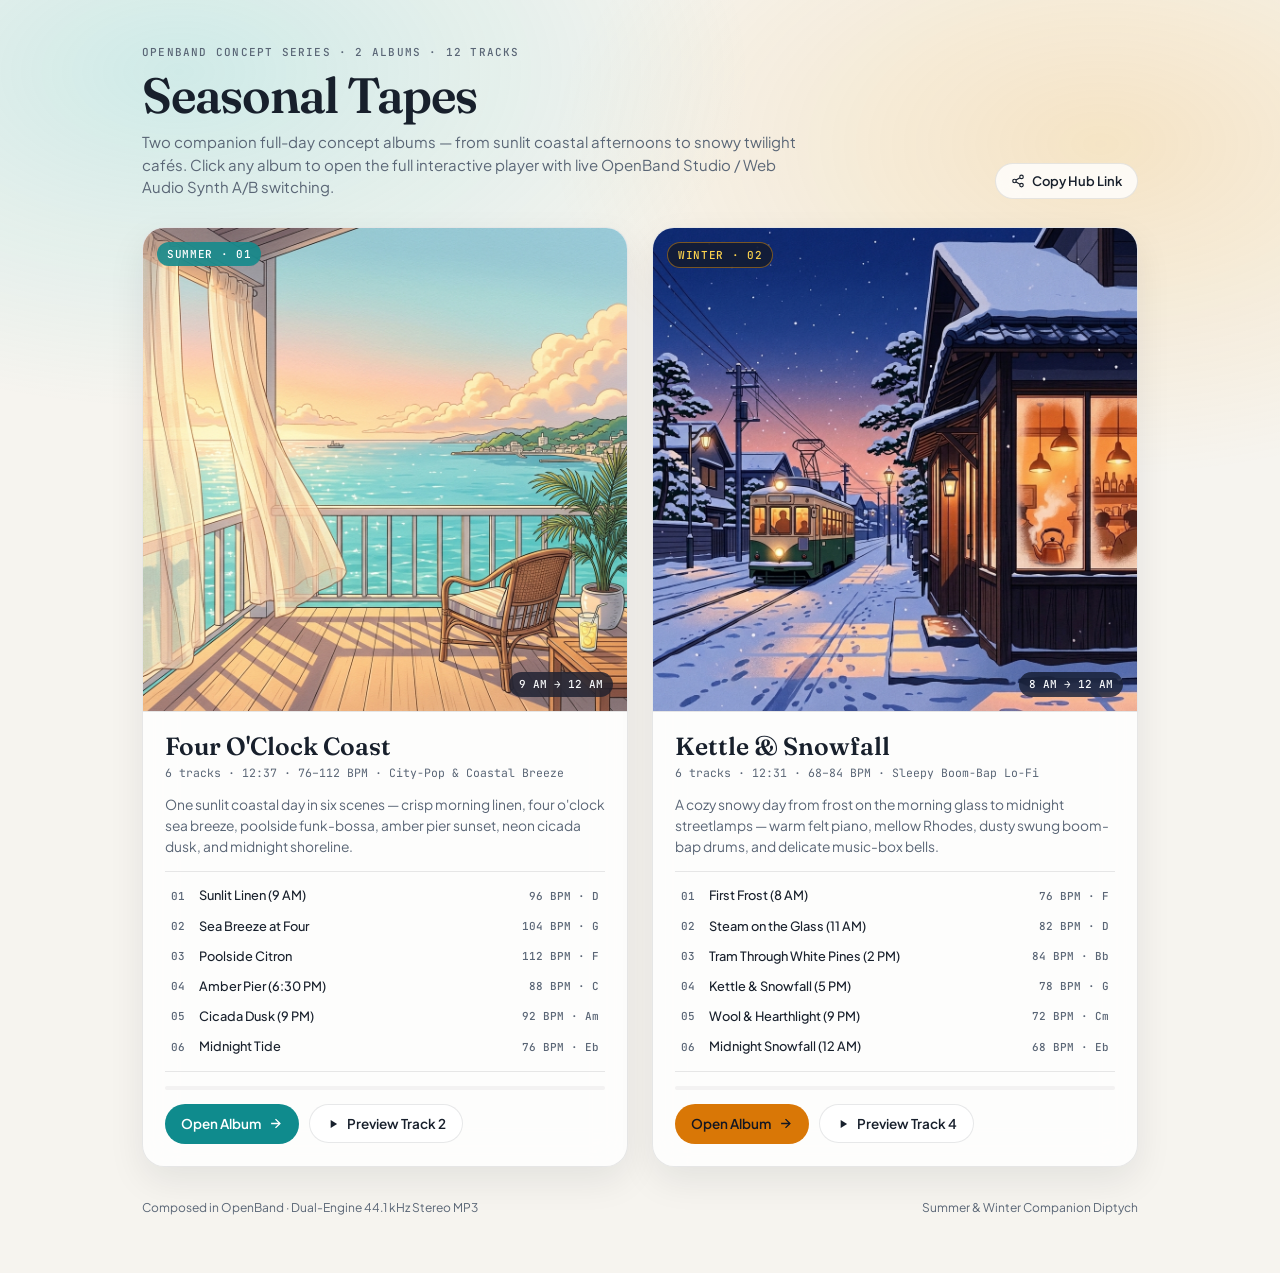
==== index.html @ caa7ddee "Initial release: Seasonal Tapes album hub (Summer & Winter diptych)" ====
<!DOCTYPE html>
<html lang="en" data-mood="neutral">
<head>
  <meta charset="UTF-8" />
  <meta name="viewport" content="width=device-width, initial-scale=1.0" />
  <title>Seasonal Tapes — OpenBand Concept Albums</title>
  <meta name="description" content="Two full-day seasonal concept albums composed in OpenBand: Four O'Clock Coast (Summer) and Kettle & Snowfall (Winter), each with live OpenBand Studio & Web Audio Synth A/B comparison." />
  <meta property="og:title" content="Seasonal Tapes — Summer & Winter Concept Albums" />
  <meta property="og:description" content="Explore Four O'Clock Coast (Summer) and Kettle & Snowfall (Winter) — 12 tracks across two full-day arcs." />
  <meta property="og:image" content="covers/kettle-and-snowfall.jpg" />
  <meta property="og:type" content="website" />
  <link rel="preconnect" href="https://fonts.googleapis.com" />
  <link rel="preconnect" href="https://fonts.gstatic.com" crossorigin />
  <link href="https://fonts.googleapis.com/css2?family=Fraunces:opsz,wght@9..144,500;9..144,600&family=JetBrains+Mono:wght@400;500&family=Plus+Jakarta+Sans:wght@400;500;600;700&display=swap" rel="stylesheet" />
  <link rel="stylesheet" href="styles.css" />
</head>
<body>
  <div class="ambient-wash" aria-hidden="true"></div>

  <main class="shell">
    <header class="hub-header">
      <div class="header-copy">
        <p class="eyebrow">OPENBAND CONCEPT SERIES · 2 ALBUMS · 12 TRACKS</p>
        <h1 class="hub-title">Seasonal Tapes</h1>
        <p class="hub-sub">
          Two companion full-day concept albums — from sunlit coastal afternoons to snowy twilight cafés.
          Click any album to open the full interactive player with live OpenBand Studio / Web Audio Synth A/B switching.
        </p>
      </div>
      <div class="header-actions">
        <button id="shareHubBtn" type="button" class="pill-btn">
          <svg viewBox="0 0 24 24" fill="none" stroke="currentColor" stroke-width="2" width="14" height="14">
            <circle cx="18" cy="5" r="3"/><circle cx="6" cy="12" r="3"/><circle cx="18" cy="19" r="3"/>
            <line x1="8.59" y1="13.51" x2="15.42" y2="17.49"/><line x1="15.41" y1="6.51" x2="8.59" y2="10.49"/>
          </svg>
          <span id="shareHubLabel">Copy Hub Link</span>
        </button>
      </div>
    </header>

    <section class="album-grid" aria-label="Albums">
      <!-- ALBUM 01: SUMMER -->
      <article class="album-card" data-album="summer" data-preview="/four-oclock-coast/audio/02_Sea_Breeze_at_Four.mp3" data-preview-title="Sea Breeze at Four">
        <a href="/four-oclock-coast/" class="cover-link" aria-label="Open Four O'Clock Coast album">
          <div class="cover-frame">
            <img src="covers/four-oclock-coast.jpg" alt="Four O'Clock Coast summer album cover" class="cover-img" />
            <span class="season-pill summer-pill">SUMMER · 01</span>
            <span class="arc-pill">9 AM → 12 AM</span>
          </div>
        </a>

        <div class="card-body">
          <div class="card-head">
            <div>
              <h2 class="card-title"><a href="/four-oclock-coast/">Four O'Clock Coast</a></h2>
              <p class="card-meta">6 tracks · 12:37 · 76–112 BPM · City-Pop &amp; Coastal Breeze</p>
            </div>
          </div>

          <p class="card-desc">
            One sunlit coastal day in six scenes — crisp morning linen, four o'clock sea breeze, poolside funk-bossa, amber pier sunset, neon cicada dusk, and midnight shoreline.
          </p>

          <ol class="mini-tracks">
            <li><a href="/four-oclock-coast/#track=1"><span>01</span> Sunlit Linen (9 AM)<em>96 BPM · D</em></a></li>
            <li><a href="/four-oclock-coast/#track=2"><span>02</span> Sea Breeze at Four<em>104 BPM · G</em></a></li>
            <li><a href="/four-oclock-coast/#track=3"><span>03</span> Poolside Citron<em>112 BPM · F</em></a></li>
            <li><a href="/four-oclock-coast/#track=4"><span>04</span> Amber Pier (6:30 PM)<em>88 BPM · C</em></a></li>
            <li><a href="/four-oclock-coast/#track=5"><span>05</span> Cicada Dusk (9 PM)<em>92 BPM · Am</em></a></li>
            <li><a href="/four-oclock-coast/#track=6"><span>06</span> Midnight Tide<em>76 BPM · Eb</em></a></li>
          </ol>

          <div class="preview-strip">
            <div class="preview-bar"><div class="preview-fill"></div></div>
          </div>

          <div class="card-actions">
            <a href="/four-oclock-coast/" class="btn-open summer-btn">
              <span>Open Album</span>
              <svg viewBox="0 0 24 24" fill="none" stroke="currentColor" stroke-width="2.2" width="15" height="15">
                <line x1="5" y1="12" x2="19" y2="12"/><polyline points="12 5 19 12 12 19"/>
              </svg>
            </a>
            <button type="button" class="btn-preview" aria-label="Preview Sea Breeze at Four">
              <svg class="ic-play" viewBox="0 0 24 24" fill="currentColor" width="14" height="14"><path d="M8 5v14l11-7z"/></svg>
              <svg class="ic-pause hidden" viewBox="0 0 24 24" fill="currentColor" width="14" height="14"><path d="M6 5h4v14H6zm8 0h4v14h-4z"/></svg>
              <span class="preview-label">Preview Track 2</span>
            </button>
          </div>
        </div>
      </article>

      <!-- ALBUM 02: WINTER -->
      <article class="album-card" data-album="winter" data-preview="/kettle-and-snowfall/audio/04_Kettle_and_Snowfall_5PM.mp3" data-preview-title="Kettle & Snowfall (5 PM)">
        <a href="/kettle-and-snowfall/" class="cover-link" aria-label="Open Kettle & Snowfall album">
          <div class="cover-frame">
            <img src="covers/kettle-and-snowfall.jpg" alt="Kettle & Snowfall winter album cover" class="cover-img" />
            <span class="season-pill winter-pill">WINTER · 02</span>
            <span class="arc-pill">8 AM → 12 AM</span>
          </div>
        </a>

        <div class="card-body">
          <div class="card-head">
            <div>
              <h2 class="card-title"><a href="/kettle-and-snowfall/">Kettle &amp; Snowfall</a></h2>
              <p class="card-meta">6 tracks · 12:31 · 68–84 BPM · Sleepy Boom-Bap Lo-Fi</p>
            </div>
          </div>

          <p class="card-desc">
            A cozy snowy day from frost on the morning glass to midnight streetlamps — warm felt piano, mellow Rhodes, dusty swung boom-bap drums, and delicate music-box bells.
          </p>

          <ol class="mini-tracks">
            <li><a href="/kettle-and-snowfall/#track=1"><span>01</span> First Frost (8 AM)<em>76 BPM · F</em></a></li>
            <li><a href="/kettle-and-snowfall/#track=2"><span>02</span> Steam on the Glass (11 AM)<em>82 BPM · D</em></a></li>
            <li><a href="/kettle-and-snowfall/#track=3"><span>03</span> Tram Through White Pines (2 PM)<em>84 BPM · Bb</em></a></li>
            <li><a href="/kettle-and-snowfall/#track=4"><span>04</span> Kettle &amp; Snowfall (5 PM)<em>78 BPM · G</em></a></li>
            <li><a href="/kettle-and-snowfall/#track=5"><span>05</span> Wool &amp; Hearthlight (9 PM)<em>72 BPM · Cm</em></a></li>
            <li><a href="/kettle-and-snowfall/#track=6"><span>06</span> Midnight Snowfall (12 AM)<em>68 BPM · Eb</em></a></li>
          </ol>

          <div class="preview-strip">
            <div class="preview-bar"><div class="preview-fill"></div></div>
          </div>

          <div class="card-actions">
            <a href="/kettle-and-snowfall/" class="btn-open winter-btn">
              <span>Open Album</span>
              <svg viewBox="0 0 24 24" fill="none" stroke="currentColor" stroke-width="2.2" width="15" height="15">
                <line x1="5" y1="12" x2="19" y2="12"/><polyline points="12 5 19 12 12 19"/>
              </svg>
            </a>
            <button type="button" class="btn-preview" aria-label="Preview Kettle & Snowfall (5 PM)">
              <svg class="ic-play" viewBox="0 0 24 24" fill="currentColor" width="14" height="14"><path d="M8 5v14l11-7z"/></svg>
              <svg class="ic-pause hidden" viewBox="0 0 24 24" fill="currentColor" width="14" height="14"><path d="M6 5h4v14H6zm8 0h4v14h-4z"/></svg>
              <span class="preview-label">Preview Track 4</span>
            </button>
          </div>
        </div>
      </article>
    </section>

    <footer class="hub-footer">
      <span>Composed in OpenBand · Dual-Engine 44.1 kHz Stereo MP3</span>
      <span>Summer &amp; Winter Companion Diptych</span>
    </footer>
  </main>

  <audio id="previewAudio" preload="none"></audio>
  <script src="app.js"></script>
</body>
</html>
---- styles.css ----
:root {
  --bg: #f6f4ef;
  --surface: rgba(255, 255, 255, 0.80);
  --surface-strong: rgba(255, 255, 255, 0.94);
  --border: rgba(24, 32, 44, 0.10);
  --text: #18202c;
  --muted: #5a6676;
  --accent: #0f8b8d;
  --wash-1: rgba(72, 202, 208, 0.22);
  --wash-2: rgba(245, 158, 11, 0.18);
  --summer: #0f8b8d;
  --winter: #d97706;
}

html[data-mood="summer"] {
  --bg: #faf6ef;
  --wash-1: rgba(56, 189, 248, 0.26);
  --wash-2: rgba(251, 191, 36, 0.26);
}

html[data-mood="winter"] {
  --bg: #12192b;
  --surface: rgba(22, 31, 52, 0.82);
  --surface-strong: rgba(30, 42, 70, 0.94);
  --border: rgba(226, 232, 240, 0.13);
  --text: #f1f5f9;
  --muted: #9aaac7;
  --wash-1: rgba(245, 158, 11, 0.22);
  --wash-2: rgba(96, 165, 250, 0.26);
  --winter: #f59e0b;
}

* { box-sizing: border-box; }

body {
  margin: 0;
  min-height: 100vh;
  background: var(--bg);
  color: var(--text);
  font-family: 'Plus Jakarta Sans', -apple-system, BlinkMacSystemFont, 'Segoe UI', sans-serif;
  line-height: 1.5;
  -webkit-font-smoothing: antialiased;
  transition: background-color 0.55s ease, color 0.45s ease;
}

.ambient-wash {
  position: fixed;
  inset: 0;
  pointer-events: none;
  z-index: 0;
  background:
    radial-gradient(62% 52% at 14% 8%, var(--wash-1), transparent 72%),
    radial-gradient(58% 50% at 86% 16%, var(--wash-2), transparent 74%);
  transition: background 0.6s ease;
}

.shell {
  position: relative;
  z-index: 1;
  max-width: 1040px;
  margin: 0 auto;
  padding: 44px 22px 56px;
  display: flex;
  flex-direction: column;
  gap: 28px;
}

.hidden { display: none !important; }

/* Header */
.hub-header {
  display: flex;
  align-items: flex-end;
  justify-content: space-between;
  gap: 20px;
  flex-wrap: wrap;
}

.eyebrow {
  margin: 0 0 8px;
  font-family: 'JetBrains Mono', monospace;
  font-size: 11px;
  letter-spacing: 0.11em;
  color: var(--muted);
  font-weight: 500;
}

.hub-title {
  margin: 0 0 10px;
  font-family: 'Fraunces', Georgia, serif;
  font-size: clamp(2.1rem, 4.5vw, 3.1rem);
  line-height: 1.06;
  letter-spacing: -0.025em;
  font-weight: 600;
}

.hub-sub {
  margin: 0;
  max-width: 60ch;
  color: var(--muted);
  font-size: 15px;
}

.pill-btn {
  display: inline-flex;
  align-items: center;
  gap: 7px;
  font-family: inherit;
  font-size: 13px;
  font-weight: 600;
  padding: 9px 15px;
  border-radius: 999px;
  border: 1px solid var(--border);
  background: var(--surface);
  color: var(--text);
  cursor: pointer;
  backdrop-filter: blur(12px);
  transition: border-color 0.2s ease, transform 0.12s ease;
}

.pill-btn:hover { border-color: var(--muted); }
.pill-btn:active { transform: scale(0.98); }

/* 2-Column Album Diptych */
.album-grid {
  display: grid;
  grid-template-columns: repeat(2, minmax(0, 1fr));
  gap: 24px;
}

.album-card {
  display: flex;
  flex-direction: column;
  background: var(--surface);
  border: 1px solid var(--border);
  border-radius: 22px;
  overflow: hidden;
  backdrop-filter: blur(16px);
  box-shadow: 0 14px 36px rgba(15, 23, 42, 0.08);
  transition: transform 0.24s ease, border-color 0.28s ease, background-color 0.45s ease, box-shadow 0.24s ease;
}

.album-card:hover {
  transform: translateY(-4px);
  box-shadow: 0 22px 48px rgba(15, 23, 42, 0.14);
}

.album-card[data-album="summer"]:hover,
.album-card[data-album="summer"].playing {
  border-color: rgba(15, 139, 141, 0.55);
}

.album-card[data-album="winter"]:hover,
.album-card[data-album="winter"].playing {
  border-color: rgba(245, 158, 11, 0.55);
}

.cover-link { display: block; text-decoration: none; }

.cover-frame {
  position: relative;
  aspect-ratio: 1 / 1;
  overflow: hidden;
  border-bottom: 1px solid var(--border);
}

.cover-img {
  width: 100%;
  height: 100%;
  object-fit: cover;
  display: block;
  transition: transform 0.55s cubic-bezier(0.22, 1, 0.36, 1);
}

.album-card:hover .cover-img {
  transform: scale(1.035);
}

.season-pill, .arc-pill {
  position: absolute;
  font-family: 'JetBrains Mono', monospace;
  font-size: 11px;
  font-weight: 500;
  padding: 4px 10px;
  border-radius: 999px;
  backdrop-filter: blur(10px);
}

.season-pill {
  top: 14px;
  left: 14px;
  letter-spacing: 0.06em;
  color: #ffffff;
}

.summer-pill { background: rgba(15, 139, 141, 0.86); }
.winter-pill { background: rgba(20, 27, 46, 0.84); border: 1px solid rgba(245, 158, 11, 0.45); color: #fcd34d; }

.arc-pill {
  bottom: 14px;
  right: 14px;
  background: rgba(15, 23, 42, 0.72);
  color: #f8fafc;
}

.card-body {
  padding: 20px 22px 22px;
  display: flex;
  flex-direction: column;
  gap: 14px;
  flex: 1;
}

.card-title {
  margin: 0 0 4px;
  font-family: 'Fraunces', Georgia, serif;
  font-size: 1.55rem;
  line-height: 1.15;
  font-weight: 600;
}

.card-title a {
  color: inherit;
  text-decoration: none;
}

.card-title a:hover { text-decoration: underline; text-underline-offset: 4px; }

.card-meta {
  margin: 0;
  font-family: 'JetBrains Mono', monospace;
  font-size: 11.5px;
  color: var(--muted);
}

.card-desc {
  margin: 0;
  font-size: 13.8px;
  color: var(--muted);
}

/* Mini clickable tracklist */
.mini-tracks {
  list-style: none;
  margin: 0;
  padding: 10px 0;
  border-top: 1px solid var(--border);
  border-bottom: 1px solid var(--border);
  display: flex;
  flex-direction: column;
  gap: 3px;
}

.mini-tracks li a {
  display: flex;
  align-items: center;
  gap: 8px;
  padding: 4px 6px;
  border-radius: 7px;
  color: var(--text);
  text-decoration: none;
  font-size: 12.8px;
  font-weight: 500;
  transition: background-color 0.14s ease;
}

.mini-tracks li a:hover {
  background: var(--surface-strong);
}

.mini-tracks li a span {
  font-family: 'JetBrains Mono', monospace;
  font-size: 11px;
  color: var(--muted);
  width: 20px;
  flex-shrink: 0;
}

.mini-tracks li a em {
  margin-left: auto;
  font-style: normal;
  font-family: 'JetBrains Mono', monospace;
  font-size: 11px;
  color: var(--muted);
  white-space: nowrap;
}

/* Preview progress bar */
.preview-strip {
  height: 4px;
  display: flex;
  align-items: center;
}

.preview-bar {
  width: 100%;
  height: 4px;
  border-radius: 999px;
  background: var(--border);
  overflow: hidden;
  opacity: 0.45;
  transition: opacity 0.2s ease;
}

.album-card.playing .preview-bar { opacity: 1; }

.preview-fill {
  width: 0%;
  height: 100%;
  border-radius: 999px;
  transition: width 0.12s linear;
}

.album-card[data-album="summer"] .preview-fill { background: var(--summer); }
.album-card[data-album="winter"] .preview-fill { background: var(--winter); }

/* Actions */
.card-actions {
  margin-top: auto;
  display: flex;
  align-items: center;
  gap: 10px;
  flex-wrap: wrap;
}

.btn-open, .btn-preview {
  display: inline-flex;
  align-items: center;
  justify-content: center;
  gap: 7px;
  font-family: inherit;
  font-size: 13.5px;
  font-weight: 600;
  padding: 10px 16px;
  border-radius: 999px;
  cursor: pointer;
  text-decoration: none;
  transition: opacity 0.15s ease, transform 0.12s ease, border-color 0.2s ease, background-color 0.2s ease;
}

.btn-open {
  border: none;
  color: #ffffff;
}

.summer-btn { background: var(--summer); }
.winter-btn { background: var(--winter); color: #141722; }
.btn-open:hover { opacity: 0.92; }
.btn-open:active { transform: scale(0.98); }

.btn-preview {
  border: 1px solid var(--border);
  background: var(--surface-strong);
  color: var(--text);
}

.btn-preview:hover { border-color: var(--muted); }

/* Footer */
.hub-footer {
  display: flex;
  justify-content: space-between;
  flex-wrap: wrap;
  gap: 8px;
  font-size: 12px;
  color: var(--muted);
  padding-top: 4px;
}

@media (max-width: 780px) {
  .album-grid { grid-template-columns: 1fr; }
  .shell { padding: 28px 16px 44px; }
}
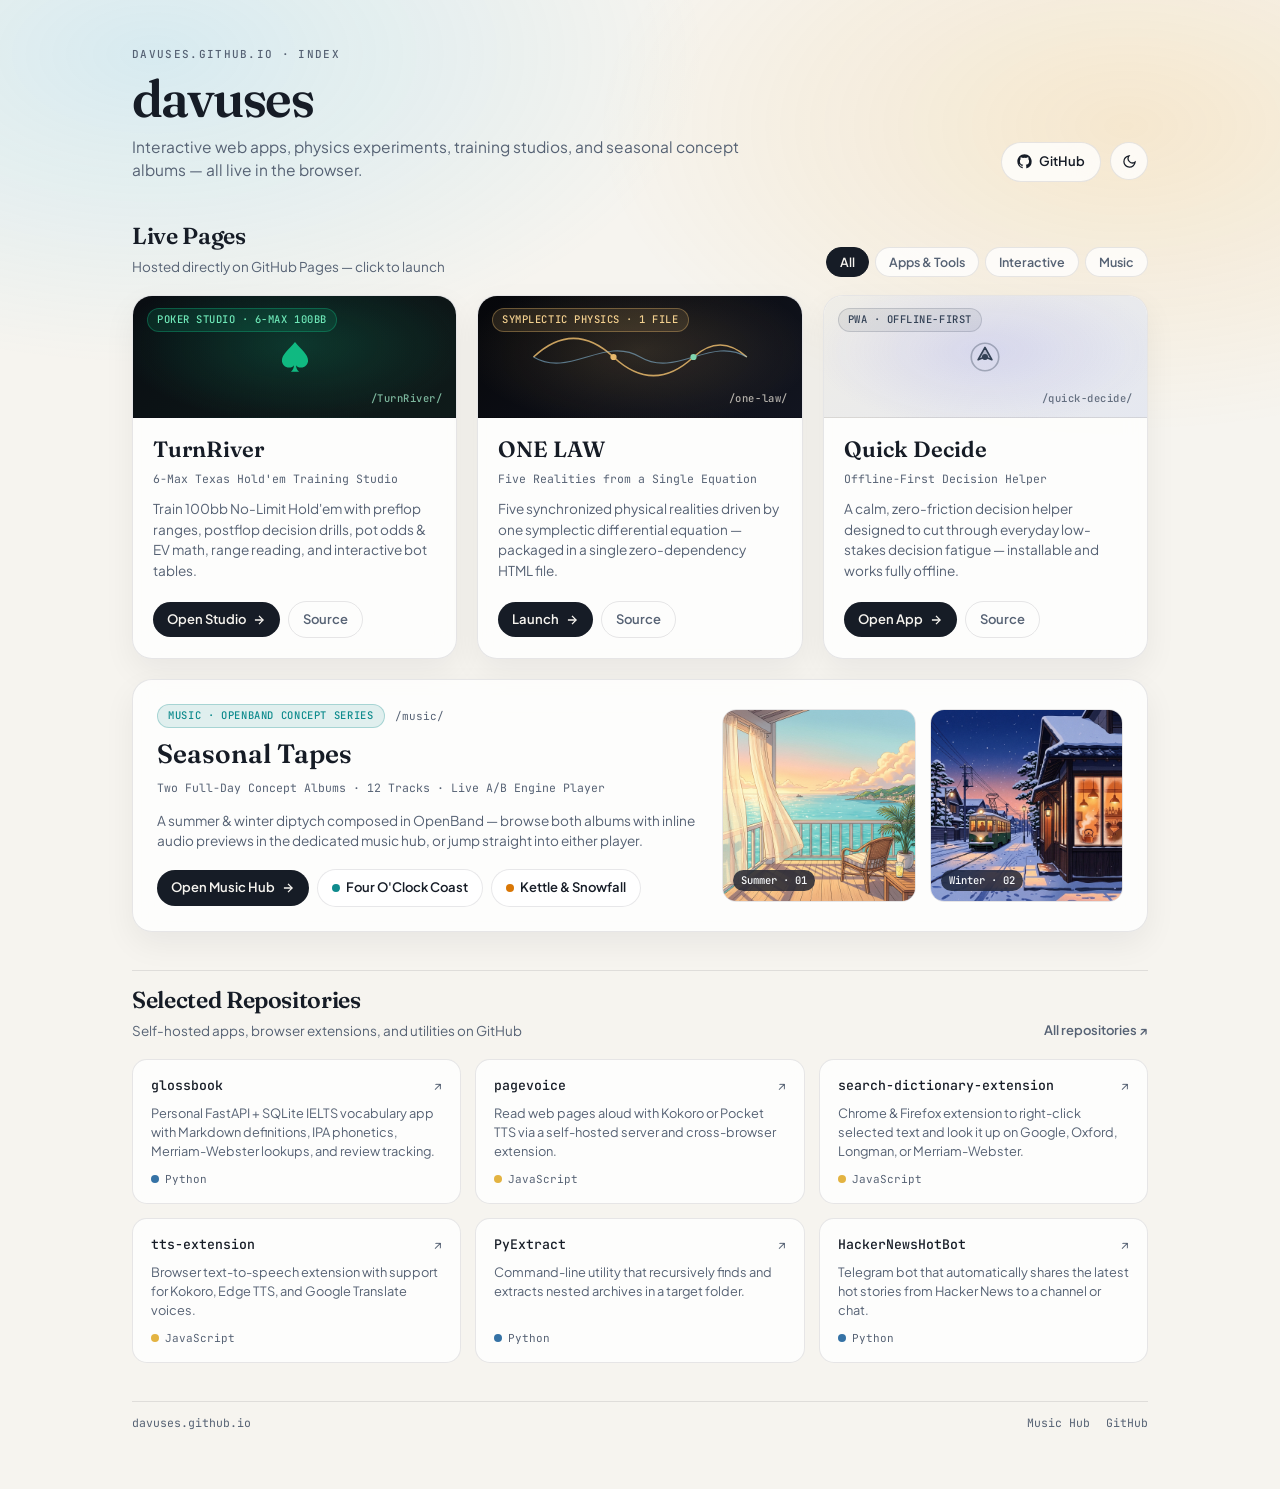
==== commit 1ebf70f4: "Turn root into personal GitHub Pages portal and move Seasonal Tapes to /music/" ====
--- a/index.html
+++ b/index.html
@@ -1,154 +1,315 @@
 <!DOCTYPE html>
-<html lang="en" data-mood="neutral">
+<html lang="en">
 <head>
   <meta charset="UTF-8" />
   <meta name="viewport" content="width=device-width, initial-scale=1.0" />
-  <title>Seasonal Tapes — OpenBand Concept Albums</title>
-  <meta name="description" content="Two full-day seasonal concept albums composed in OpenBand: Four O'Clock Coast (Summer) and Kettle & Snowfall (Winter), each with live OpenBand Studio & Web Audio Synth A/B comparison." />
-  <meta property="og:title" content="Seasonal Tapes — Summer & Winter Concept Albums" />
-  <meta property="og:description" content="Explore Four O'Clock Coast (Summer) and Kettle & Snowfall (Winter) — 12 tracks across two full-day arcs." />
-  <meta property="og:image" content="covers/kettle-and-snowfall.jpg" />
+  <title>davuses — Web Apps, Experiments &amp; Music</title>
+  <meta name="description" content="Entry point for davuses GitHub Pages: TurnRiver poker training studio, ONE LAW interactive simulation, Quick Decide offline utility, Seasonal Tapes concept albums, and open-source tools." />
+  <meta property="og:title" content="davuses — Web Apps, Experiments &amp; Music" />
+  <meta property="og:description" content="Interactive web apps, physics simulations, training studios, and seasonal concept albums — all live on davuses.github.io." />
+  <meta property="og:image" content="https://davuses.github.io/covers/four-oclock-coast.jpg" />
   <meta property="og:type" content="website" />
+  <link rel="icon" type="image/svg+xml" href="data:image/svg+xml,%3Csvg xmlns='http://www.w3.org/2000/svg' viewBox='0 0 64 64'%3E%3Crect width='64' height='64' rx='16' fill='%23161c26'/%3E%3Ctext x='32' y='43' text-anchor='middle' font-family='Georgia,serif' font-size='34' font-weight='600' fill='%23f6f4ef'%3Ed%3C/text%3E%3C/svg%3E" />
   <link rel="preconnect" href="https://fonts.googleapis.com" />
   <link rel="preconnect" href="https://fonts.gstatic.com" crossorigin />
   <link href="https://fonts.googleapis.com/css2?family=Fraunces:opsz,wght@9..144,500;9..144,600&family=JetBrains+Mono:wght@400;500&family=Plus+Jakarta+Sans:wght@400;500;600;700&display=swap" rel="stylesheet" />
+  <script>
+    (function () {
+      var saved = localStorage.getItem('davuses-theme');
+      var prefersDark = window.matchMedia && window.matchMedia('(prefers-color-scheme: dark)').matches;
+      if (saved === 'dark' || (!saved && prefersDark)) {
+        document.documentElement.setAttribute('data-theme', 'dark');
+      }
+    })();
+  </script>
   <link rel="stylesheet" href="styles.css" />
 </head>
 <body>
   <div class="ambient-wash" aria-hidden="true"></div>
 
   <main class="shell">
-    <header class="hub-header">
+    <!-- Hero Header -->
+    <header class="site-header">
       <div class="header-copy">
-        <p class="eyebrow">OPENBAND CONCEPT SERIES · 2 ALBUMS · 12 TRACKS</p>
-        <h1 class="hub-title">Seasonal Tapes</h1>
-        <p class="hub-sub">
-          Two companion full-day concept albums — from sunlit coastal afternoons to snowy twilight cafés.
-          Click any album to open the full interactive player with live OpenBand Studio / Web Audio Synth A/B switching.
+        <p class="eyebrow">DAVUSES.GITHUB.IO · INDEX</p>
+        <h1 class="site-title">davuses</h1>
+        <p class="site-sub">
+          Interactive web apps, physics experiments, training studios, and seasonal concept albums — all live in the browser.
         </p>
       </div>
       <div class="header-actions">
-        <button id="shareHubBtn" type="button" class="pill-btn">
-          <svg viewBox="0 0 24 24" fill="none" stroke="currentColor" stroke-width="2" width="14" height="14">
-            <circle cx="18" cy="5" r="3"/><circle cx="6" cy="12" r="3"/><circle cx="18" cy="19" r="3"/>
-            <line x1="8.59" y1="13.51" x2="15.42" y2="17.49"/><line x1="15.41" y1="6.51" x2="8.59" y2="10.49"/>
+        <a href="https://github.com/davuses" class="pill-btn" target="_blank" rel="noopener noreferrer">
+          <svg viewBox="0 0 24 24" fill="currentColor" width="15" height="15" aria-hidden="true">
+            <path d="M12 .5C5.65.5.5 5.65.5 12c0 5.08 3.29 9.39 7.86 10.91.57.1.78-.25.78-.55 0-.27-.01-1.17-.02-2.12-3.2.7-3.88-1.36-3.88-1.36-.52-1.33-1.28-1.68-1.28-1.68-1.05-.72.08-.7.08-.7 1.16.08 1.77 1.19 1.77 1.19 1.03 1.77 2.7 1.26 3.36.96.1-.75.4-1.26.73-1.55-2.55-.29-5.24-1.28-5.24-5.68 0-1.25.45-2.28 1.18-3.08-.12-.29-.51-1.46.11-3.04 0 0 .97-.31 3.16 1.18a10.95 10.95 0 0 1 5.76 0c2.2-1.49 3.16-1.18 3.16-1.18.62 1.58.23 2.75.11 3.04.74.8 1.18 1.83 1.18 3.08 0 4.41-2.69 5.39-5.26 5.67.41.36.78 1.06.78 2.14 0 1.55-.01 2.8-.01 3.18 0 .31.21.66.79.55A11.51 11.51 0 0 0 23.5 12C23.5 5.65 18.35.5 12 .5Z"/>
           </svg>
-          <span id="shareHubLabel">Copy Hub Link</span>
+          <span>GitHub</span>
+        </a>
+        <button id="themeToggle" type="button" class="pill-btn icon-only" aria-label="Toggle dark mode" title="Toggle theme">
+          <svg class="ic-moon" viewBox="0 0 24 24" fill="none" stroke="currentColor" stroke-width="2" width="15" height="15" aria-hidden="true">
+            <path d="M21 12.79A9 9 0 1 1 11.21 3 7 7 0 0 0 21 12.79z"/>
+          </svg>
+          <svg class="ic-sun" viewBox="0 0 24 24" fill="none" stroke="currentColor" stroke-width="2" width="15" height="15" aria-hidden="true">
+            <circle cx="12" cy="12" r="4"/>
+            <path d="M12 2v2m0 16v2M4.93 4.93l1.41 1.41m11.32 11.32l1.41 1.41M2 12h2m16 0h2M6.34 17.66l-1.41 1.41M19.07 4.93l-1.41 1.41"/>
+          </svg>
         </button>
       </div>
     </header>
 
-    <section class="album-grid" aria-label="Albums">
-      <!-- ALBUM 01: SUMMER -->
-      <article class="album-card" data-album="summer" data-preview="/four-oclock-coast/audio/02_Sea_Breeze_at_Four.mp3" data-preview-title="Sea Breeze at Four">
-        <a href="/four-oclock-coast/" class="cover-link" aria-label="Open Four O'Clock Coast album">
-          <div class="cover-frame">
-            <img src="covers/four-oclock-coast.jpg" alt="Four O'Clock Coast summer album cover" class="cover-img" />
-            <span class="season-pill summer-pill">SUMMER · 01</span>
-            <span class="arc-pill">9 AM → 12 AM</span>
-          </div>
-        </a>
-
-        <div class="card-body">
-          <div class="card-head">
-            <div>
-              <h2 class="card-title"><a href="/four-oclock-coast/">Four O'Clock Coast</a></h2>
-              <p class="card-meta">6 tracks · 12:37 · 76–112 BPM · City-Pop &amp; Coastal Breeze</p>
-            </div>
-          </div>
-
-          <p class="card-desc">
-            One sunlit coastal day in six scenes — crisp morning linen, four o'clock sea breeze, poolside funk-bossa, amber pier sunset, neon cicada dusk, and midnight shoreline.
-          </p>
-
-          <ol class="mini-tracks">
-            <li><a href="/four-oclock-coast/#track=1"><span>01</span> Sunlit Linen (9 AM)<em>96 BPM · D</em></a></li>
-            <li><a href="/four-oclock-coast/#track=2"><span>02</span> Sea Breeze at Four<em>104 BPM · G</em></a></li>
-            <li><a href="/four-oclock-coast/#track=3"><span>03</span> Poolside Citron<em>112 BPM · F</em></a></li>
-            <li><a href="/four-oclock-coast/#track=4"><span>04</span> Amber Pier (6:30 PM)<em>88 BPM · C</em></a></li>
-            <li><a href="/four-oclock-coast/#track=5"><span>05</span> Cicada Dusk (9 PM)<em>92 BPM · Am</em></a></li>
-            <li><a href="/four-oclock-coast/#track=6"><span>06</span> Midnight Tide<em>76 BPM · Eb</em></a></li>
-          </ol>
-
-          <div class="preview-strip">
-            <div class="preview-bar"><div class="preview-fill"></div></div>
-          </div>
-
-          <div class="card-actions">
-            <a href="/four-oclock-coast/" class="btn-open summer-btn">
-              <span>Open Album</span>
-              <svg viewBox="0 0 24 24" fill="none" stroke="currentColor" stroke-width="2.2" width="15" height="15">
-                <line x1="5" y1="12" x2="19" y2="12"/><polyline points="12 5 19 12 12 19"/>
-              </svg>
+    <!-- Live GitHub Pages Section -->
+    <section class="section" aria-labelledby="pages-heading">
+      <div class="section-head">
+        <div>
+          <h2 id="pages-heading" class="section-title">Live Pages</h2>
+          <p class="section-sub">Hosted directly on GitHub Pages — click to launch</p>
+        </div>
+        <div class="filter-bar" role="tablist" aria-label="Filter live pages">
+          <button type="button" class="filter-pill active" data-filter="all" role="tab" aria-selected="true">All</button>
+          <button type="button" class="filter-pill" data-filter="apps" role="tab" aria-selected="false">Apps &amp; Tools</button>
+          <button type="button" class="filter-pill" data-filter="interactive" role="tab" aria-selected="false">Interactive</button>
+          <button type="button" class="filter-pill" data-filter="music" role="tab" aria-selected="false">Music</button>
+        </div>
+      </div>
+
+      <div class="pages-grid" id="pagesGrid">
+        <!-- TurnRiver -->
+        <article class="page-card" data-category="apps">
+          <a href="/TurnRiver/" class="card-banner banner-turnriver" aria-label="Open TurnRiver">
+            <span class="banner-tag">POKER STUDIO · 6-MAX 100BB</span>
+            <svg class="banner-mark" viewBox="0 0 64 64" width="44" height="44" aria-hidden="true">
+              <path d="M32 10C23 21 13 28 13 37c0 6 4.6 10.4 10.3 10.4 3.3 0 6-1.4 7.3-3.5-.3 3.9-1.7 7.1-4.6 9.6h12c-2.9-2.5-4.3-5.7-4.6-9.6 1.3 2.1 4 3.5 7.3 3.5 5.7 0 10.3-4.4 10.3-10.4 0-9-10-16-19-27z" fill="currentColor"/>
+            </svg>
+            <span class="banner-path">/TurnRiver/</span>
+          </a>
+          <div class="card-body">
+            <h3 class="card-title"><a href="/TurnRiver/">TurnRiver</a></h3>
+            <p class="card-subtitle">6-Max Texas Hold'em Training Studio</p>
+            <p class="card-desc">
+              Train 100bb No-Limit Hold'em with preflop ranges, postflop decision drills, pot odds &amp; EV math, range reading, and interactive bot tables.
+            </p>
+            <div class="card-actions">
+              <a href="/TurnRiver/" class="btn-primary">
+                <span>Open Studio</span>
+                <svg viewBox="0 0 24 24" fill="none" stroke="currentColor" stroke-width="2.2" width="14" height="14" aria-hidden="true">
+                  <line x1="5" y1="12" x2="19" y2="12"/><polyline points="12 5 19 12 12 19"/>
+                </svg>
+              </a>
+              <a href="https://github.com/davuses/TurnRiver" class="btn-ghost" target="_blank" rel="noopener noreferrer">Source</a>
+            </div>
+          </div>
+        </article>
+
+        <!-- ONE LAW -->
+        <article class="page-card" data-category="interactive">
+          <a href="/one-law/" class="card-banner banner-onelaw" aria-label="Open ONE LAW">
+            <span class="banner-tag">SYMPLECTIC PHYSICS · 1 FILE</span>
+            <svg class="banner-wave" viewBox="0 0 240 72" fill="none" aria-hidden="true">
+              <path d="M0 36 C 30 8, 60 8, 90 36 C 120 64, 150 64, 180 36 C 200 18, 220 18, 240 36" stroke="currentColor" stroke-width="1.8" stroke-opacity="0.85"/>
+              <path d="M0 36 C 40 60, 80 12, 120 36 C 160 60, 200 12, 240 36" stroke="#8cc4e4" stroke-width="1.2" stroke-opacity="0.55"/>
+              <circle cx="90" cy="36" r="3.5" fill="currentColor"/>
+              <circle cx="180" cy="36" r="3.5" fill="#7fd4ae"/>
+            </svg>
+            <span class="banner-path">/one-law/</span>
+          </a>
+          <div class="card-body">
+            <h3 class="card-title"><a href="/one-law/">ONE LAW</a></h3>
+            <p class="card-subtitle">Five Realities from a Single Equation</p>
+            <p class="card-desc">
+              Five synchronized physical realities driven by one symplectic differential equation — packaged in a single zero-dependency HTML file.
+            </p>
+            <div class="card-actions">
+              <a href="/one-law/" class="btn-primary">
+                <span>Launch</span>
+                <svg viewBox="0 0 24 24" fill="none" stroke="currentColor" stroke-width="2.2" width="14" height="14" aria-hidden="true">
+                  <line x1="5" y1="12" x2="19" y2="12"/><polyline points="12 5 19 12 12 19"/>
+                </svg>
+              </a>
+              <a href="https://github.com/davuses/one-law" class="btn-ghost" target="_blank" rel="noopener noreferrer">Source</a>
+            </div>
+          </div>
+        </article>
+
+        <!-- Quick Decide -->
+        <article class="page-card" data-category="apps">
+          <a href="/quick-decide/" class="card-banner banner-quickdecide" aria-label="Open Quick Decide">
+            <span class="banner-tag">PWA · OFFLINE-FIRST</span>
+            <svg class="banner-mark" viewBox="0 0 64 64" width="44" height="44" fill="none" stroke="currentColor" stroke-width="2.4" stroke-linecap="round" stroke-linejoin="round" aria-hidden="true">
+              <circle cx="32" cy="32" r="20" stroke-opacity="0.35"/>
+              <path d="M22 36 L32 18 L42 36 L32 32 Z" fill="currentColor" fill-opacity="0.22"/>
+              <circle cx="32" cy="32" r="3.2" fill="currentColor"/>
+            </svg>
+            <span class="banner-path">/quick-decide/</span>
+          </a>
+          <div class="card-body">
+            <h3 class="card-title"><a href="/quick-decide/">Quick Decide</a></h3>
+            <p class="card-subtitle">Offline-First Decision Helper</p>
+            <p class="card-desc">
+              A calm, zero-friction decision helper designed to cut through everyday low-stakes decision fatigue — installable and works fully offline.
+            </p>
+            <div class="card-actions">
+              <a href="/quick-decide/" class="btn-primary">
+                <span>Open App</span>
+                <svg viewBox="0 0 24 24" fill="none" stroke="currentColor" stroke-width="2.2" width="14" height="14" aria-hidden="true">
+                  <line x1="5" y1="12" x2="19" y2="12"/><polyline points="12 5 19 12 12 19"/>
+                </svg>
+              </a>
+              <a href="https://github.com/davuses/quick-decide" class="btn-ghost" target="_blank" rel="noopener noreferrer">Source</a>
+            </div>
+          </div>
+        </article>
+
+        <!-- Featured Music Hub: Seasonal Tapes -->
+        <article class="page-card music-feature" data-category="music">
+          <div class="music-feature-copy">
+            <div class="music-feature-top">
+              <span class="music-badge">MUSIC · OPENBAND CONCEPT SERIES</span>
+              <span class="music-path">/music/</span>
+            </div>
+            <h3 class="card-title"><a href="/music/">Seasonal Tapes</a></h3>
+            <p class="card-subtitle">Two Full-Day Concept Albums · 12 Tracks · Live A/B Engine Player</p>
+            <p class="card-desc">
+              A summer &amp; winter diptych composed in OpenBand — browse both albums with inline audio previews in the dedicated music hub, or jump straight into either player.
+            </p>
+            <div class="music-links">
+              <a href="/music/" class="btn-primary">
+                <span>Open Music Hub</span>
+                <svg viewBox="0 0 24 24" fill="none" stroke="currentColor" stroke-width="2.2" width="14" height="14" aria-hidden="true">
+                  <line x1="5" y1="12" x2="19" y2="12"/><polyline points="12 5 19 12 12 19"/>
+                </svg>
+              </a>
+              <a href="/four-oclock-coast/" class="btn-album summer-chip">
+                <span class="dot summer-dot"></span>
+                <span>Four O'Clock Coast</span>
+              </a>
+              <a href="/kettle-and-snowfall/" class="btn-album winter-chip">
+                <span class="dot winter-dot"></span>
+                <span>Kettle &amp; Snowfall</span>
+              </a>
+            </div>
+          </div>
+
+          <div class="music-covers">
+            <a href="/four-oclock-coast/" class="mini-cover" aria-label="Open Four O'Clock Coast">
+              <img src="covers/four-oclock-coast.jpg" alt="Four O'Clock Coast summer album cover" loading="lazy" />
+              <span class="mini-cover-label">Summer · 01</span>
             </a>
-            <button type="button" class="btn-preview" aria-label="Preview Sea Breeze at Four">
-              <svg class="ic-play" viewBox="0 0 24 24" fill="currentColor" width="14" height="14"><path d="M8 5v14l11-7z"/></svg>
-              <svg class="ic-pause hidden" viewBox="0 0 24 24" fill="currentColor" width="14" height="14"><path d="M6 5h4v14H6zm8 0h4v14h-4z"/></svg>
-              <span class="preview-label">Preview Track 2</span>
-            </button>
-          </div>
+            <a href="/kettle-and-snowfall/" class="mini-cover" aria-label="Open Kettle & Snowfall">
+              <img src="covers/kettle-and-snowfall.jpg" alt="Kettle & Snowfall winter album cover" loading="lazy" />
+              <span class="mini-cover-label">Winter · 02</span>
+            </a>
+          </div>
+        </article>
+      </div>
+    </section>
+
+    <!-- Selected Non-Pages Repositories -->
+    <section class="section repos-section" aria-labelledby="repos-heading">
+      <div class="section-head compact-head">
+        <div>
+          <h2 id="repos-heading" class="section-title">Selected Repositories</h2>
+          <p class="section-sub">Self-hosted apps, browser extensions, and utilities on GitHub</p>
         </div>
-      </article>
-
-      <!-- ALBUM 02: WINTER -->
-      <article class="album-card" data-album="winter" data-preview="/kettle-and-snowfall/audio/04_Kettle_and_Snowfall_5PM.mp3" data-preview-title="Kettle & Snowfall (5 PM)">
-        <a href="/kettle-and-snowfall/" class="cover-link" aria-label="Open Kettle & Snowfall album">
-          <div class="cover-frame">
-            <img src="covers/kettle-and-snowfall.jpg" alt="Kettle & Snowfall winter album cover" class="cover-img" />
-            <span class="season-pill winter-pill">WINTER · 02</span>
-            <span class="arc-pill">8 AM → 12 AM</span>
-          </div>
-        </a>
-
-        <div class="card-body">
-          <div class="card-head">
-            <div>
-              <h2 class="card-title"><a href="/kettle-and-snowfall/">Kettle &amp; Snowfall</a></h2>
-              <p class="card-meta">6 tracks · 12:31 · 68–84 BPM · Sleepy Boom-Bap Lo-Fi</p>
-            </div>
-          </div>
-
-          <p class="card-desc">
-            A cozy snowy day from frost on the morning glass to midnight streetlamps — warm felt piano, mellow Rhodes, dusty swung boom-bap drums, and delicate music-box bells.
-          </p>
-
-          <ol class="mini-tracks">
-            <li><a href="/kettle-and-snowfall/#track=1"><span>01</span> First Frost (8 AM)<em>76 BPM · F</em></a></li>
-            <li><a href="/kettle-and-snowfall/#track=2"><span>02</span> Steam on the Glass (11 AM)<em>82 BPM · D</em></a></li>
-            <li><a href="/kettle-and-snowfall/#track=3"><span>03</span> Tram Through White Pines (2 PM)<em>84 BPM · Bb</em></a></li>
-            <li><a href="/kettle-and-snowfall/#track=4"><span>04</span> Kettle &amp; Snowfall (5 PM)<em>78 BPM · G</em></a></li>
-            <li><a href="/kettle-and-snowfall/#track=5"><span>05</span> Wool &amp; Hearthlight (9 PM)<em>72 BPM · Cm</em></a></li>
-            <li><a href="/kettle-and-snowfall/#track=6"><span>06</span> Midnight Snowfall (12 AM)<em>68 BPM · Eb</em></a></li>
-          </ol>
-
-          <div class="preview-strip">
-            <div class="preview-bar"><div class="preview-fill"></div></div>
-          </div>
-
-          <div class="card-actions">
-            <a href="/kettle-and-snowfall/" class="btn-open winter-btn">
-              <span>Open Album</span>
-              <svg viewBox="0 0 24 24" fill="none" stroke="currentColor" stroke-width="2.2" width="15" height="15">
-                <line x1="5" y1="12" x2="19" y2="12"/><polyline points="12 5 19 12 12 19"/>
-              </svg>
-            </a>
-            <button type="button" class="btn-preview" aria-label="Preview Kettle & Snowfall (5 PM)">
-              <svg class="ic-play" viewBox="0 0 24 24" fill="currentColor" width="14" height="14"><path d="M8 5v14l11-7z"/></svg>
-              <svg class="ic-pause hidden" viewBox="0 0 24 24" fill="currentColor" width="14" height="14"><path d="M6 5h4v14H6zm8 0h4v14h-4z"/></svg>
-              <span class="preview-label">Preview Track 4</span>
-            </button>
-          </div>
-        </div>
-      </article>
+        <a href="https://github.com/davuses?tab=repositories" class="text-link" target="_blank" rel="noopener noreferrer">
+          All repositories ↗
+        </a>
+      </div>
+
+      <div class="repos-grid">
+        <a href="https://github.com/davuses/glossbook" class="repo-card" target="_blank" rel="noopener noreferrer">
+          <div class="repo-head">
+            <span class="repo-name">glossbook</span>
+            <span class="repo-arrow" aria-hidden="true">↗</span>
+          </div>
+          <p class="repo-desc">
+            Personal FastAPI + SQLite IELTS vocabulary app with Markdown definitions, IPA phonetics, Merriam-Webster lookups, and review tracking.
+          </p>
+          <div class="repo-meta">
+            <span class="lang-dot lang-py"></span>
+            <span>Python</span>
+          </div>
+        </a>
+
+        <a href="https://github.com/davuses/pagevoice" class="repo-card" target="_blank" rel="noopener noreferrer">
+          <div class="repo-head">
+            <span class="repo-name">pagevoice</span>
+            <span class="repo-arrow" aria-hidden="true">↗</span>
+          </div>
+          <p class="repo-desc">
+            Read web pages aloud with Kokoro or Pocket TTS via a self-hosted server and cross-browser extension.
+          </p>
+          <div class="repo-meta">
+            <span class="lang-dot lang-js"></span>
+            <span>JavaScript</span>
+          </div>
+        </a>
+
+        <a href="https://github.com/davuses/search-dictionary-extension" class="repo-card" target="_blank" rel="noopener noreferrer">
+          <div class="repo-head">
+            <span class="repo-name">search-dictionary-extension</span>
+            <span class="repo-arrow" aria-hidden="true">↗</span>
+          </div>
+          <p class="repo-desc">
+            Chrome &amp; Firefox extension to right-click selected text and look it up on Google, Oxford, Longman, or Merriam-Webster.
+          </p>
+          <div class="repo-meta">
+            <span class="lang-dot lang-js"></span>
+            <span>JavaScript</span>
+          </div>
+        </a>
+
+        <a href="https://github.com/davuses/tts-extension" class="repo-card" target="_blank" rel="noopener noreferrer">
+          <div class="repo-head">
+            <span class="repo-name">tts-extension</span>
+            <span class="repo-arrow" aria-hidden="true">↗</span>
+          </div>
+          <p class="repo-desc">
+            Browser text-to-speech extension with support for Kokoro, Edge TTS, and Google Translate voices.
+          </p>
+          <div class="repo-meta">
+            <span class="lang-dot lang-js"></span>
+            <span>JavaScript</span>
+          </div>
+        </a>
+
+        <a href="https://github.com/davuses/PyExtract" class="repo-card" target="_blank" rel="noopener noreferrer">
+          <div class="repo-head">
+            <span class="repo-name">PyExtract</span>
+            <span class="repo-arrow" aria-hidden="true">↗</span>
+          </div>
+          <p class="repo-desc">
+            Command-line utility that recursively finds and extracts nested archives in a target folder.
+          </p>
+          <div class="repo-meta">
+            <span class="lang-dot lang-py"></span>
+            <span>Python</span>
+          </div>
+        </a>
+
+        <a href="https://github.com/davuses/HackerNewsHotBot" class="repo-card" target="_blank" rel="noopener noreferrer">
+          <div class="repo-head">
+            <span class="repo-name">HackerNewsHotBot</span>
+            <span class="repo-arrow" aria-hidden="true">↗</span>
+          </div>
+          <p class="repo-desc">
+            Telegram bot that automatically shares the latest hot stories from Hacker News to a channel or chat.
+          </p>
+          <div class="repo-meta">
+            <span class="lang-dot lang-py"></span>
+            <span>Python</span>
+          </div>
+        </a>
+      </div>
     </section>
 
-    <footer class="hub-footer">
-      <span>Composed in OpenBand · Dual-Engine 44.1 kHz Stereo MP3</span>
-      <span>Summer &amp; Winter Companion Diptych</span>
+    <footer class="site-footer">
+      <span>davuses.github.io</span>
+      <div class="footer-links">
+        <a href="/music/">Music Hub</a>
+        <a href="https://github.com/davuses" target="_blank" rel="noopener noreferrer">GitHub</a>
+      </div>
     </footer>
   </main>
 
-  <audio id="previewAudio" preload="none"></audio>
   <script src="app.js"></script>
 </body>
 </html>
--- a/styles.css
+++ b/styles.css
@@ -1,33 +1,33 @@
 :root {
   --bg: #f6f4ef;
-  --surface: rgba(255, 255, 255, 0.80);
+  --surface: rgba(255, 255, 255, 0.78);
   --surface-strong: rgba(255, 255, 255, 0.94);
-  --border: rgba(24, 32, 44, 0.10);
-  --text: #18202c;
-  --muted: #5a6676;
+  --border: rgba(22, 28, 38, 0.10);
+  --border-hi: rgba(22, 28, 38, 0.24);
+  --text: #161c26;
+  --muted: #566274;
   --accent: #0f8b8d;
-  --wash-1: rgba(72, 202, 208, 0.22);
-  --wash-2: rgba(245, 158, 11, 0.18);
-  --summer: #0f8b8d;
-  --winter: #d97706;
-}
-
-html[data-mood="summer"] {
-  --bg: #faf6ef;
-  --wash-1: rgba(56, 189, 248, 0.26);
-  --wash-2: rgba(251, 191, 36, 0.26);
-}
-
-html[data-mood="winter"] {
-  --bg: #12192b;
-  --surface: rgba(22, 31, 52, 0.82);
-  --surface-strong: rgba(30, 42, 70, 0.94);
-  --border: rgba(226, 232, 240, 0.13);
-  --text: #f1f5f9;
-  --muted: #9aaac7;
-  --wash-1: rgba(245, 158, 11, 0.22);
-  --wash-2: rgba(96, 165, 250, 0.26);
-  --winter: #f59e0b;
+  --accent-ink: #ffffff;
+  --wash-1: rgba(56, 189, 248, 0.16);
+  --wash-2: rgba(245, 158, 11, 0.14);
+  --shadow: 0 12px 32px rgba(15, 23, 42, 0.06);
+  --shadow-hover: 0 20px 44px rgba(15, 23, 42, 0.11);
+}
+
+html[data-theme="dark"] {
+  --bg: #0e121a;
+  --surface: rgba(21, 27, 39, 0.80);
+  --surface-strong: rgba(28, 36, 52, 0.94);
+  --border: rgba(226, 232, 240, 0.11);
+  --border-hi: rgba(226, 232, 240, 0.26);
+  --text: #f2f4f8;
+  --muted: #97a4ba;
+  --accent: #2dd4bf;
+  --accent-ink: #0a1418;
+  --wash-1: rgba(16, 185, 129, 0.14);
+  --wash-2: rgba(232, 185, 107, 0.13);
+  --shadow: 0 14px 36px rgba(0, 0, 0, 0.30);
+  --shadow-hover: 0 22px 48px rgba(0, 0, 0, 0.44);
 }
 
 * { box-sizing: border-box; }
@@ -40,7 +40,7 @@
   font-family: 'Plus Jakarta Sans', -apple-system, BlinkMacSystemFont, 'Segoe UI', sans-serif;
   line-height: 1.5;
   -webkit-font-smoothing: antialiased;
-  transition: background-color 0.55s ease, color 0.45s ease;
+  transition: background-color 0.35s ease, color 0.3s ease;
 }
 
 .ambient-wash {
@@ -49,26 +49,24 @@
   pointer-events: none;
   z-index: 0;
   background:
-    radial-gradient(62% 52% at 14% 8%, var(--wash-1), transparent 72%),
-    radial-gradient(58% 50% at 86% 16%, var(--wash-2), transparent 74%);
-  transition: background 0.6s ease;
+    radial-gradient(60% 48% at 12% 6%, var(--wash-1), transparent 72%),
+    radial-gradient(56% 46% at 88% 14%, var(--wash-2), transparent 74%);
+  transition: background 0.45s ease;
 }
 
 .shell {
   position: relative;
   z-index: 1;
-  max-width: 1040px;
+  max-width: 1060px;
   margin: 0 auto;
-  padding: 44px 22px 56px;
+  padding: 46px 22px 58px;
   display: flex;
   flex-direction: column;
-  gap: 28px;
-}
-
-.hidden { display: none !important; }
+  gap: 38px;
+}
 
 /* Header */
-.hub-header {
+.site-header {
   display: flex;
   align-items: flex-end;
   justify-content: space-between;
@@ -80,30 +78,37 @@
   margin: 0 0 8px;
   font-family: 'JetBrains Mono', monospace;
   font-size: 11px;
-  letter-spacing: 0.11em;
+  letter-spacing: 0.12em;
   color: var(--muted);
   font-weight: 500;
 }
 
-.hub-title {
+.site-title {
   margin: 0 0 10px;
   font-family: 'Fraunces', Georgia, serif;
-  font-size: clamp(2.1rem, 4.5vw, 3.1rem);
-  line-height: 1.06;
-  letter-spacing: -0.025em;
+  font-size: clamp(2.25rem, 5vw, 3.25rem);
+  line-height: 1.04;
+  letter-spacing: -0.03em;
   font-weight: 600;
 }
 
-.hub-sub {
+.site-sub {
   margin: 0;
-  max-width: 60ch;
-  color: var(--muted);
-  font-size: 15px;
+  max-width: 58ch;
+  color: var(--muted);
+  font-size: 15.5px;
+}
+
+.header-actions {
+  display: flex;
+  align-items: center;
+  gap: 9px;
 }
 
 .pill-btn {
   display: inline-flex;
   align-items: center;
+  justify-content: center;
   gap: 7px;
   font-family: inherit;
   font-size: 13px;
@@ -113,261 +118,538 @@
   border: 1px solid var(--border);
   background: var(--surface);
   color: var(--text);
+  text-decoration: none;
   cursor: pointer;
   backdrop-filter: blur(12px);
-  transition: border-color 0.2s ease, transform 0.12s ease;
-}
-
-.pill-btn:hover { border-color: var(--muted); }
-.pill-btn:active { transform: scale(0.98); }
-
-/* 2-Column Album Diptych */
-.album-grid {
+  transition: border-color 0.2s ease, transform 0.12s ease, background-color 0.2s ease;
+}
+
+.pill-btn.icon-only {
+  width: 38px;
+  height: 38px;
+  padding: 0;
+}
+
+.pill-btn:hover { border-color: var(--border-hi); }
+.pill-btn:active { transform: scale(0.97); }
+
+.ic-sun { display: none; }
+html[data-theme="dark"] .ic-moon { display: none; }
+html[data-theme="dark"] .ic-sun { display: block; }
+
+/* Sections */
+.section {
+  display: flex;
+  flex-direction: column;
+  gap: 18px;
+}
+
+.section-head {
+  display: flex;
+  align-items: flex-end;
+  justify-content: space-between;
+  gap: 16px;
+  flex-wrap: wrap;
+}
+
+.section-title {
+  margin: 0 0 3px;
+  font-family: 'Fraunces', Georgia, serif;
+  font-size: 1.45rem;
+  font-weight: 600;
+  letter-spacing: -0.015em;
+}
+
+.section-sub {
+  margin: 0;
+  font-size: 13.5px;
+  color: var(--muted);
+}
+
+/* Filter bar */
+.filter-bar {
+  display: flex;
+  align-items: center;
+  gap: 6px;
+  flex-wrap: wrap;
+}
+
+.filter-pill {
+  font-family: inherit;
+  font-size: 12.5px;
+  font-weight: 600;
+  padding: 6px 13px;
+  border-radius: 999px;
+  border: 1px solid var(--border);
+  background: var(--surface);
+  color: var(--muted);
+  cursor: pointer;
+  transition: color 0.18s ease, background-color 0.18s ease, border-color 0.18s ease;
+}
+
+.filter-pill:hover {
+  color: var(--text);
+  border-color: var(--border-hi);
+}
+
+.filter-pill.active {
+  background: var(--text);
+  color: var(--bg);
+  border-color: var(--text);
+}
+
+/* Live Pages Grid */
+.pages-grid {
   display: grid;
-  grid-template-columns: repeat(2, minmax(0, 1fr));
-  gap: 24px;
-}
-
-.album-card {
+  grid-template-columns: repeat(3, minmax(0, 1fr));
+  gap: 20px;
+}
+
+.page-card {
   display: flex;
   flex-direction: column;
   background: var(--surface);
   border: 1px solid var(--border);
-  border-radius: 22px;
+  border-radius: 20px;
   overflow: hidden;
-  backdrop-filter: blur(16px);
-  box-shadow: 0 14px 36px rgba(15, 23, 42, 0.08);
-  transition: transform 0.24s ease, border-color 0.28s ease, background-color 0.45s ease, box-shadow 0.24s ease;
-}
-
-.album-card:hover {
-  transform: translateY(-4px);
-  box-shadow: 0 22px 48px rgba(15, 23, 42, 0.14);
-}
-
-.album-card[data-album="summer"]:hover,
-.album-card[data-album="summer"].playing {
-  border-color: rgba(15, 139, 141, 0.55);
-}
-
-.album-card[data-album="winter"]:hover,
-.album-card[data-album="winter"].playing {
-  border-color: rgba(245, 158, 11, 0.55);
-}
-
-.cover-link { display: block; text-decoration: none; }
-
-.cover-frame {
+  backdrop-filter: blur(14px);
+  box-shadow: var(--shadow);
+  transition: transform 0.22s ease, border-color 0.22s ease, box-shadow 0.22s ease;
+}
+
+.page-card:hover {
+  transform: translateY(-3px);
+  border-color: var(--border-hi);
+  box-shadow: var(--shadow-hover);
+}
+
+.page-card.is-hidden {
+  display: none;
+}
+
+/* Bespoke card banners */
+.card-banner {
   position: relative;
-  aspect-ratio: 1 / 1;
+  height: 122px;
+  padding: 14px 16px;
+  display: flex;
+  align-items: center;
+  justify-content: center;
+  text-decoration: none;
   overflow: hidden;
   border-bottom: 1px solid var(--border);
 }
 
-.cover-img {
+.banner-tag, .banner-path {
+  position: absolute;
+  font-family: 'JetBrains Mono', monospace;
+  font-size: 10.5px;
+  font-weight: 500;
+  letter-spacing: 0.05em;
+}
+
+.banner-tag {
+  top: 12px;
+  left: 14px;
+  padding: 3px 9px;
+  border-radius: 999px;
+}
+
+.banner-path {
+  bottom: 10px;
+  right: 14px;
+  opacity: 0.72;
+}
+
+.banner-mark, .banner-wave {
+  transition: transform 0.35s cubic-bezier(0.22, 1, 0.36, 1);
+}
+
+.page-card:hover .banner-mark,
+.page-card:hover .banner-wave {
+  transform: scale(1.07);
+}
+
+/* TurnRiver emerald poker aesthetic */
+.banner-turnriver {
+  background:
+    radial-gradient(75% 90% at 50% 40%, rgba(16, 185, 129, 0.22), transparent 72%),
+    linear-gradient(145deg, #090d12 0%, #0f1b1a 100%);
+  color: #10b981;
+}
+.banner-turnriver .banner-tag {
+  background: rgba(16, 185, 129, 0.14);
+  border: 1px solid rgba(16, 185, 129, 0.35);
+  color: #6ee7b7;
+}
+.banner-turnriver .banner-path { color: #a7f3d0; }
+
+/* ONE LAW obsidian & gold symplectic aesthetic */
+.banner-onelaw {
+  background:
+    radial-gradient(75% 90% at 50% 45%, rgba(232, 185, 107, 0.16), transparent 72%),
+    linear-gradient(145deg, #06070a 0%, #121520 100%);
+  color: #e8b96b;
+}
+.banner-onelaw .banner-tag {
+  background: rgba(232, 185, 107, 0.13);
+  border: 1px solid rgba(232, 185, 107, 0.36);
+  color: #f3d08f;
+}
+.banner-onelaw .banner-path { color: #f2ece0; }
+.banner-wave { width: 88%; height: 64px; }
+
+/* Quick Decide calm stone minimalist aesthetic */
+.banner-quickdecide {
+  background:
+    radial-gradient(75% 90% at 50% 45%, rgba(99, 102, 241, 0.15), transparent 72%),
+    linear-gradient(145deg, #efede7 0%, #e5e8f0 100%);
+  color: #334155;
+}
+html[data-theme="dark"] .banner-quickdecide {
+  background:
+    radial-gradient(75% 90% at 50% 45%, rgba(129, 140, 248, 0.20), transparent 72%),
+    linear-gradient(145deg, #161922 0%, #1f2433 100%);
+  color: #cbd5e1;
+}
+.banner-quickdecide .banner-tag {
+  background: rgba(51, 65, 85, 0.08);
+  border: 1px solid rgba(51, 65, 85, 0.18);
+  color: #334155;
+}
+html[data-theme="dark"] .banner-quickdecide .banner-tag {
+  background: rgba(203, 213, 225, 0.10);
+  border-color: rgba(203, 213, 225, 0.22);
+  color: #e2e8f0;
+}
+.banner-quickdecide .banner-path { color: inherit; }
+
+/* Card Body */
+.card-body {
+  padding: 18px 20px 20px;
+  display: flex;
+  flex-direction: column;
+  gap: 8px;
+  flex: 1;
+}
+
+.card-title {
+  margin: 0;
+  font-family: 'Fraunces', Georgia, serif;
+  font-size: 1.38rem;
+  line-height: 1.18;
+  font-weight: 600;
+}
+
+.card-title a {
+  color: inherit;
+  text-decoration: none;
+}
+
+.card-title a:hover {
+  text-decoration: underline;
+  text-underline-offset: 4px;
+}
+
+.card-subtitle {
+  margin: 0;
+  font-family: 'JetBrains Mono', monospace;
+  font-size: 11.5px;
+  color: var(--muted);
+}
+
+.card-desc {
+  margin: 4px 0 0;
+  font-size: 13.6px;
+  color: var(--muted);
+}
+
+.card-actions {
+  margin-top: auto;
+  padding-top: 12px;
+  display: flex;
+  align-items: center;
+  gap: 8px;
+  flex-wrap: wrap;
+}
+
+.btn-primary, .btn-ghost, .btn-album {
+  display: inline-flex;
+  align-items: center;
+  gap: 6px;
+  font-family: inherit;
+  font-size: 13px;
+  font-weight: 600;
+  padding: 8px 14px;
+  border-radius: 999px;
+  text-decoration: none;
+  transition: opacity 0.15s ease, transform 0.12s ease, border-color 0.2s ease, background-color 0.2s ease;
+}
+
+.btn-primary {
+  background: var(--text);
+  color: var(--bg);
+}
+
+.btn-primary:hover { opacity: 0.88; }
+.btn-primary:active { transform: scale(0.98); }
+
+.btn-ghost {
+  border: 1px solid var(--border);
+  background: transparent;
+  color: var(--muted);
+}
+
+.btn-ghost:hover {
+  color: var(--text);
+  border-color: var(--border-hi);
+}
+
+/* Featured Music Card (Spans Full Row) */
+.music-feature {
+  grid-column: 1 / -1;
+  display: grid;
+  grid-template-columns: minmax(0, 1.35fr) minmax(0, 1fr);
+  gap: 24px;
+  padding: 24px;
+  align-items: center;
+}
+
+.music-feature-copy {
+  display: flex;
+  flex-direction: column;
+  gap: 10px;
+}
+
+.music-feature-top {
+  display: flex;
+  align-items: center;
+  gap: 10px;
+  flex-wrap: wrap;
+}
+
+.music-badge {
+  font-family: 'JetBrains Mono', monospace;
+  font-size: 10.5px;
+  font-weight: 500;
+  letter-spacing: 0.06em;
+  padding: 3px 10px;
+  border-radius: 999px;
+  background: rgba(15, 139, 141, 0.12);
+  border: 1px solid rgba(15, 139, 141, 0.28);
+  color: var(--accent);
+}
+
+.music-path {
+  font-family: 'JetBrains Mono', monospace;
+  font-size: 11px;
+  color: var(--muted);
+}
+
+.music-feature .card-title {
+  font-size: 1.65rem;
+}
+
+.music-links {
+  display: flex;
+  align-items: center;
+  gap: 8px;
+  flex-wrap: wrap;
+  padding-top: 8px;
+}
+
+.btn-album {
+  border: 1px solid var(--border);
+  background: var(--surface-strong);
+  color: var(--text);
+}
+
+.btn-album:hover { border-color: var(--border-hi); }
+
+.dot {
+  width: 8px;
+  height: 8px;
+  border-radius: 50%;
+  flex-shrink: 0;
+}
+
+.summer-dot { background: #0f8b8d; }
+.winter-dot { background: #d97706; }
+
+.music-covers {
+  display: grid;
+  grid-template-columns: repeat(2, minmax(0, 1fr));
+  gap: 14px;
+}
+
+.mini-cover {
+  position: relative;
+  display: block;
+  aspect-ratio: 1 / 1;
+  border-radius: 14px;
+  overflow: hidden;
+  border: 1px solid var(--border);
+  text-decoration: none;
+}
+
+.mini-cover img {
   width: 100%;
   height: 100%;
   object-fit: cover;
   display: block;
-  transition: transform 0.55s cubic-bezier(0.22, 1, 0.36, 1);
-}
-
-.album-card:hover .cover-img {
-  transform: scale(1.035);
-}
-
-.season-pill, .arc-pill {
+  transition: transform 0.45s cubic-bezier(0.22, 1, 0.36, 1);
+}
+
+.mini-cover:hover img {
+  transform: scale(1.05);
+}
+
+.mini-cover-label {
   position: absolute;
+  left: 10px;
+  bottom: 10px;
+  font-family: 'JetBrains Mono', monospace;
+  font-size: 10.5px;
+  font-weight: 500;
+  padding: 3px 8px;
+  border-radius: 999px;
+  background: rgba(15, 23, 42, 0.76);
+  color: #f8fafc;
+  backdrop-filter: blur(8px);
+}
+
+/* Selected Non-Pages Repositories */
+.repos-section {
+  padding-top: 12px;
+  border-top: 1px solid var(--border);
+}
+
+.text-link {
+  font-size: 13px;
+  font-weight: 600;
+  color: var(--muted);
+  text-decoration: none;
+  transition: color 0.18s ease;
+}
+
+.text-link:hover { color: var(--text); }
+
+.repos-grid {
+  display: grid;
+  grid-template-columns: repeat(3, minmax(0, 1fr));
+  gap: 14px;
+}
+
+.repo-card {
+  display: flex;
+  flex-direction: column;
+  gap: 8px;
+  padding: 16px 18px;
+  border-radius: 15px;
+  border: 1px solid var(--border);
+  background: var(--surface);
+  color: var(--text);
+  text-decoration: none;
+  backdrop-filter: blur(10px);
+  transition: transform 0.18s ease, border-color 0.18s ease, background-color 0.2s ease;
+}
+
+.repo-card:hover {
+  transform: translateY(-2px);
+  border-color: var(--border-hi);
+  background: var(--surface-strong);
+}
+
+.repo-head {
+  display: flex;
+  align-items: center;
+  justify-content: space-between;
+  gap: 8px;
+}
+
+.repo-name {
+  font-family: 'JetBrains Mono', monospace;
+  font-size: 13.2px;
+  font-weight: 500;
+  color: var(--text);
+  overflow: hidden;
+  text-overflow: ellipsis;
+}
+
+.repo-arrow {
+  font-size: 13px;
+  color: var(--muted);
+  transition: transform 0.18s ease, color 0.18s ease;
+}
+
+.repo-card:hover .repo-arrow {
+  transform: translate(2px, -2px);
+  color: var(--text);
+}
+
+.repo-desc {
+  margin: 0;
+  font-size: 12.8px;
+  color: var(--muted);
+  line-height: 1.48;
+  flex: 1;
+}
+
+.repo-meta {
+  display: flex;
+  align-items: center;
+  gap: 6px;
   font-family: 'JetBrains Mono', monospace;
   font-size: 11px;
-  font-weight: 500;
-  padding: 4px 10px;
-  border-radius: 999px;
-  backdrop-filter: blur(10px);
-}
-
-.season-pill {
-  top: 14px;
-  left: 14px;
-  letter-spacing: 0.06em;
-  color: #ffffff;
-}
-
-.summer-pill { background: rgba(15, 139, 141, 0.86); }
-.winter-pill { background: rgba(20, 27, 46, 0.84); border: 1px solid rgba(245, 158, 11, 0.45); color: #fcd34d; }
-
-.arc-pill {
-  bottom: 14px;
-  right: 14px;
-  background: rgba(15, 23, 42, 0.72);
-  color: #f8fafc;
-}
-
-.card-body {
-  padding: 20px 22px 22px;
-  display: flex;
-  flex-direction: column;
-  gap: 14px;
-  flex: 1;
-}
-
-.card-title {
-  margin: 0 0 4px;
-  font-family: 'Fraunces', Georgia, serif;
-  font-size: 1.55rem;
-  line-height: 1.15;
-  font-weight: 600;
-}
-
-.card-title a {
-  color: inherit;
-  text-decoration: none;
-}
-
-.card-title a:hover { text-decoration: underline; text-underline-offset: 4px; }
-
-.card-meta {
-  margin: 0;
+  color: var(--muted);
+  padding-top: 2px;
+}
+
+.lang-dot {
+  width: 8px;
+  height: 8px;
+  border-radius: 50%;
+}
+
+.lang-py { background: #3572A5; }
+.lang-js { background: #e3b341; }
+
+/* Footer */
+.site-footer {
+  display: flex;
+  justify-content: space-between;
+  align-items: center;
+  flex-wrap: wrap;
+  gap: 10px;
+  padding-top: 12px;
+  border-top: 1px solid var(--border);
   font-family: 'JetBrains Mono', monospace;
   font-size: 11.5px;
   color: var(--muted);
 }
 
-.card-desc {
-  margin: 0;
-  font-size: 13.8px;
-  color: var(--muted);
-}
-
-/* Mini clickable tracklist */
-.mini-tracks {
-  list-style: none;
-  margin: 0;
-  padding: 10px 0;
-  border-top: 1px solid var(--border);
-  border-bottom: 1px solid var(--border);
-  display: flex;
-  flex-direction: column;
-  gap: 3px;
-}
-
-.mini-tracks li a {
-  display: flex;
-  align-items: center;
-  gap: 8px;
-  padding: 4px 6px;
-  border-radius: 7px;
-  color: var(--text);
-  text-decoration: none;
-  font-size: 12.8px;
-  font-weight: 500;
-  transition: background-color 0.14s ease;
-}
-
-.mini-tracks li a:hover {
-  background: var(--surface-strong);
-}
-
-.mini-tracks li a span {
-  font-family: 'JetBrains Mono', monospace;
-  font-size: 11px;
-  color: var(--muted);
-  width: 20px;
-  flex-shrink: 0;
-}
-
-.mini-tracks li a em {
-  margin-left: auto;
-  font-style: normal;
-  font-family: 'JetBrains Mono', monospace;
-  font-size: 11px;
-  color: var(--muted);
-  white-space: nowrap;
-}
-
-/* Preview progress bar */
-.preview-strip {
-  height: 4px;
-  display: flex;
-  align-items: center;
-}
-
-.preview-bar {
-  width: 100%;
-  height: 4px;
-  border-radius: 999px;
-  background: var(--border);
-  overflow: hidden;
-  opacity: 0.45;
-  transition: opacity 0.2s ease;
-}
-
-.album-card.playing .preview-bar { opacity: 1; }
-
-.preview-fill {
-  width: 0%;
-  height: 100%;
-  border-radius: 999px;
-  transition: width 0.12s linear;
-}
-
-.album-card[data-album="summer"] .preview-fill { background: var(--summer); }
-.album-card[data-album="winter"] .preview-fill { background: var(--winter); }
-
-/* Actions */
-.card-actions {
-  margin-top: auto;
-  display: flex;
-  align-items: center;
-  gap: 10px;
-  flex-wrap: wrap;
-}
-
-.btn-open, .btn-preview {
-  display: inline-flex;
-  align-items: center;
-  justify-content: center;
-  gap: 7px;
-  font-family: inherit;
-  font-size: 13.5px;
-  font-weight: 600;
-  padding: 10px 16px;
-  border-radius: 999px;
-  cursor: pointer;
-  text-decoration: none;
-  transition: opacity 0.15s ease, transform 0.12s ease, border-color 0.2s ease, background-color 0.2s ease;
-}
-
-.btn-open {
-  border: none;
-  color: #ffffff;
-}
-
-.summer-btn { background: var(--summer); }
-.winter-btn { background: var(--winter); color: #141722; }
-.btn-open:hover { opacity: 0.92; }
-.btn-open:active { transform: scale(0.98); }
-
-.btn-preview {
-  border: 1px solid var(--border);
-  background: var(--surface-strong);
-  color: var(--text);
-}
-
-.btn-preview:hover { border-color: var(--muted); }
-
-/* Footer */
-.hub-footer {
-  display: flex;
-  justify-content: space-between;
-  flex-wrap: wrap;
-  gap: 8px;
-  font-size: 12px;
-  color: var(--muted);
-  padding-top: 4px;
-}
-
-@media (max-width: 780px) {
-  .album-grid { grid-template-columns: 1fr; }
-  .shell { padding: 28px 16px 44px; }
-}
+.footer-links {
+  display: flex;
+  gap: 16px;
+}
+
+.footer-links a {
+  color: var(--muted);
+  text-decoration: none;
+}
+
+.footer-links a:hover { color: var(--text); }
+
+/* Responsive */
+@media (max-width: 900px) {
+  .pages-grid { grid-template-columns: repeat(2, minmax(0, 1fr)); }
+  .music-feature { grid-template-columns: 1fr; }
+  .repos-grid { grid-template-columns: repeat(2, minmax(0, 1fr)); }
+}
+
+@media (max-width: 620px) {
+  .shell { padding: 30px 16px 46px; gap: 30px; }
+  .pages-grid { grid-template-columns: 1fr; }
+  .repos-grid { grid-template-columns: 1fr; }
+  .music-feature { padding: 18px; }
+}
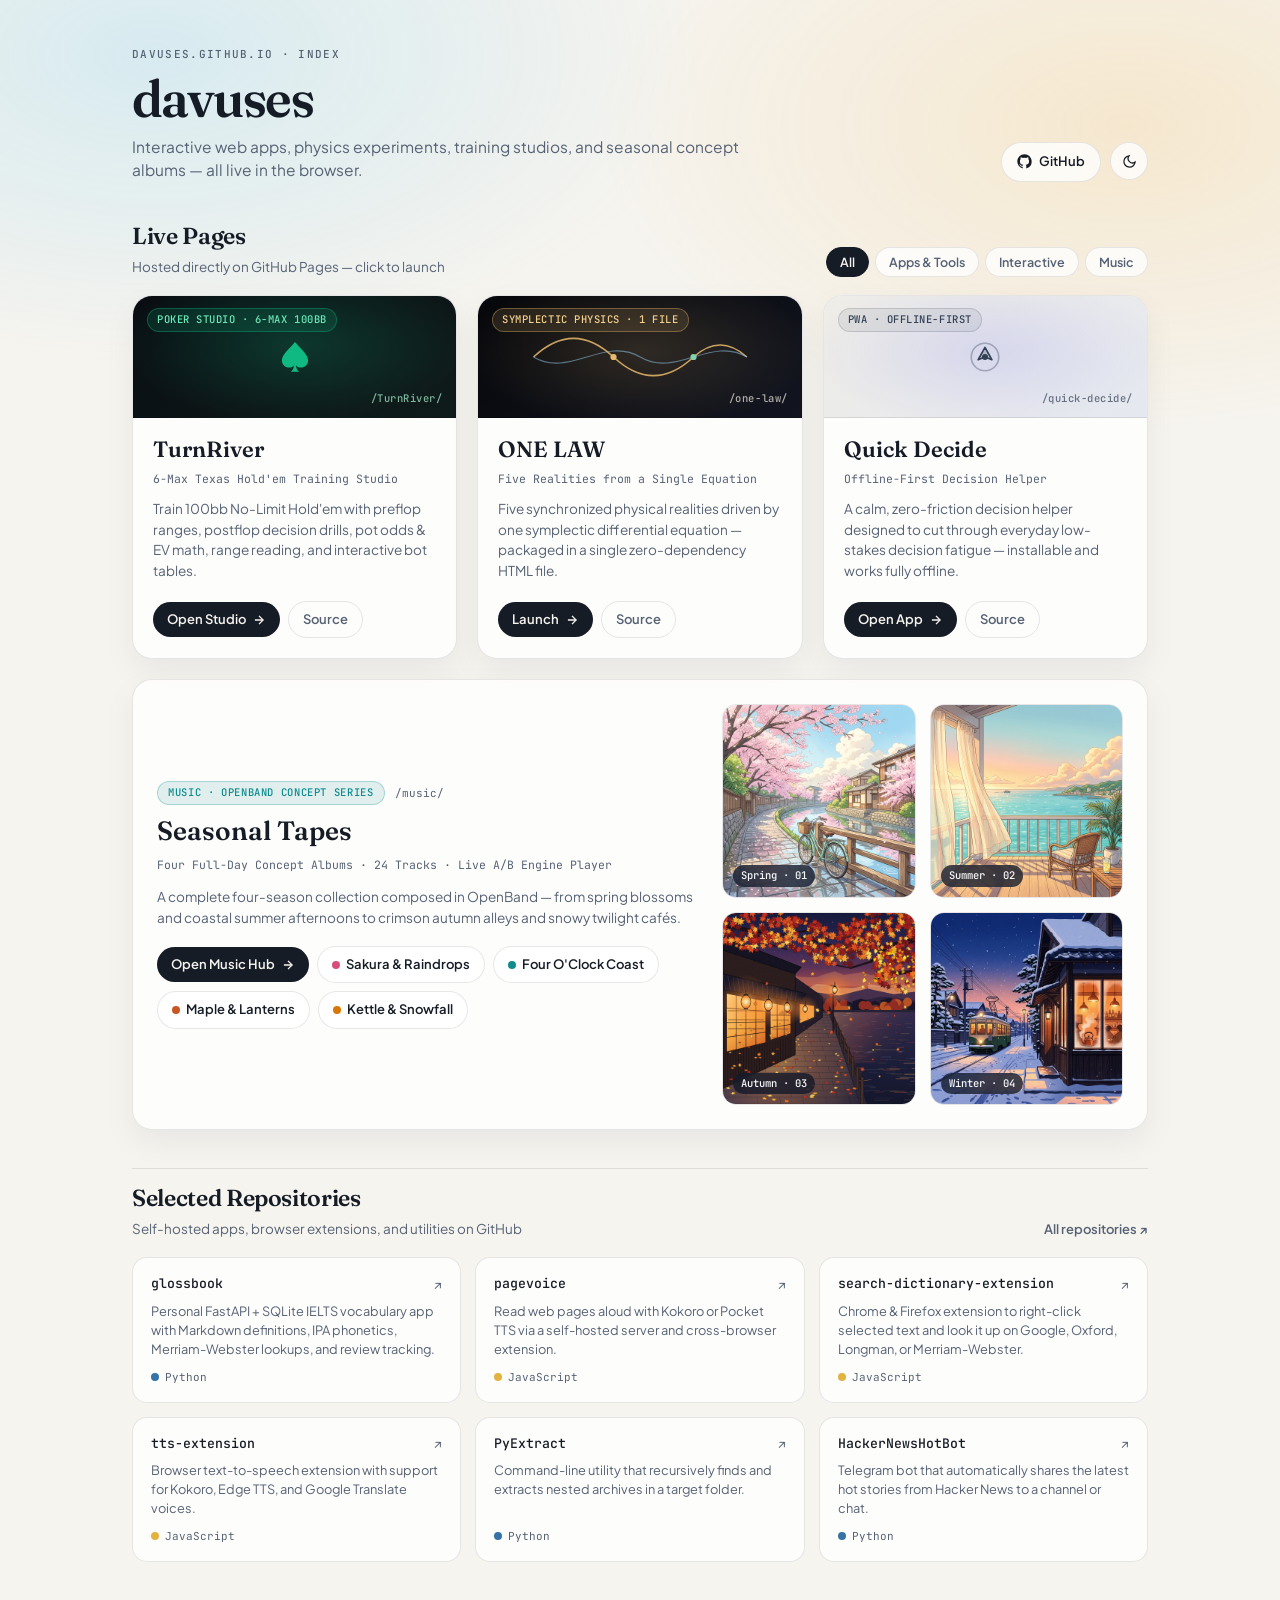
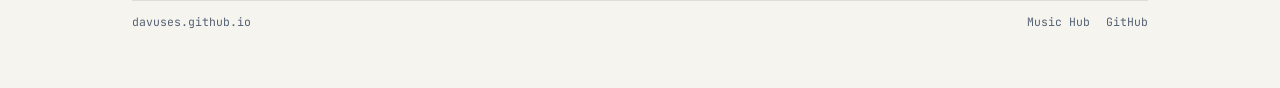
==== commit 278a2cca: "Add Spring (Sakura & Raindrops) and Autumn (Maple & Lanterns) to Seasonal Tapes portal and /music/ h" ====
--- a/index.html
+++ b/index.html
@@ -166,9 +166,9 @@
               <span class="music-path">/music/</span>
             </div>
             <h3 class="card-title"><a href="/music/">Seasonal Tapes</a></h3>
-            <p class="card-subtitle">Two Full-Day Concept Albums · 12 Tracks · Live A/B Engine Player</p>
+            <p class="card-subtitle">Four Full-Day Concept Albums · 24 Tracks · Live A/B Engine Player</p>
             <p class="card-desc">
-              A summer &amp; winter diptych composed in OpenBand — browse both albums with inline audio previews in the dedicated music hub, or jump straight into either player.
+              A complete four-season collection composed in OpenBand — from spring blossoms and coastal summer afternoons to crimson autumn alleys and snowy twilight cafés.
             </p>
             <div class="music-links">
               <a href="/music/" class="btn-primary">
@@ -177,10 +177,18 @@
                   <line x1="5" y1="12" x2="19" y2="12"/><polyline points="12 5 19 12 12 19"/>
                 </svg>
               </a>
+              <a href="/sakura-and-raindrops/" class="btn-album spring-chip">
+                <span class="dot spring-dot"></span>
+                <span>Sakura &amp; Raindrops</span>
+              </a>
               <a href="/four-oclock-coast/" class="btn-album summer-chip">
                 <span class="dot summer-dot"></span>
                 <span>Four O'Clock Coast</span>
               </a>
+              <a href="/maple-and-lanterns/" class="btn-album autumn-chip">
+                <span class="dot autumn-dot"></span>
+                <span>Maple &amp; Lanterns</span>
+              </a>
               <a href="/kettle-and-snowfall/" class="btn-album winter-chip">
                 <span class="dot winter-dot"></span>
                 <span>Kettle &amp; Snowfall</span>
@@ -189,13 +197,21 @@
           </div>
 
           <div class="music-covers">
+            <a href="/sakura-and-raindrops/" class="mini-cover" aria-label="Open Sakura & Raindrops">
+              <img src="covers/sakura-and-raindrops.jpg" alt="Sakura & Raindrops spring album cover" loading="lazy" />
+              <span class="mini-cover-label">Spring · 01</span>
+            </a>
             <a href="/four-oclock-coast/" class="mini-cover" aria-label="Open Four O'Clock Coast">
               <img src="covers/four-oclock-coast.jpg" alt="Four O'Clock Coast summer album cover" loading="lazy" />
-              <span class="mini-cover-label">Summer · 01</span>
+              <span class="mini-cover-label">Summer · 02</span>
+            </a>
+            <a href="/maple-and-lanterns/" class="mini-cover" aria-label="Open Maple & Lanterns">
+              <img src="covers/maple-and-lanterns.jpg" alt="Maple & Lanterns autumn album cover" loading="lazy" />
+              <span class="mini-cover-label">Autumn · 03</span>
             </a>
             <a href="/kettle-and-snowfall/" class="mini-cover" aria-label="Open Kettle & Snowfall">
               <img src="covers/kettle-and-snowfall.jpg" alt="Kettle & Snowfall winter album cover" loading="lazy" />
-              <span class="mini-cover-label">Winter · 02</span>
+              <span class="mini-cover-label">Winter · 04</span>
             </a>
           </div>
         </article>
--- a/styles.css
+++ b/styles.css
@@ -473,7 +473,9 @@
   flex-shrink: 0;
 }
 
+.spring-dot { background: #d94c7a; }
 .summer-dot { background: #0f8b8d; }
+.autumn-dot { background: #c85524; }
 .winter-dot { background: #d97706; }
 
 .music-covers {
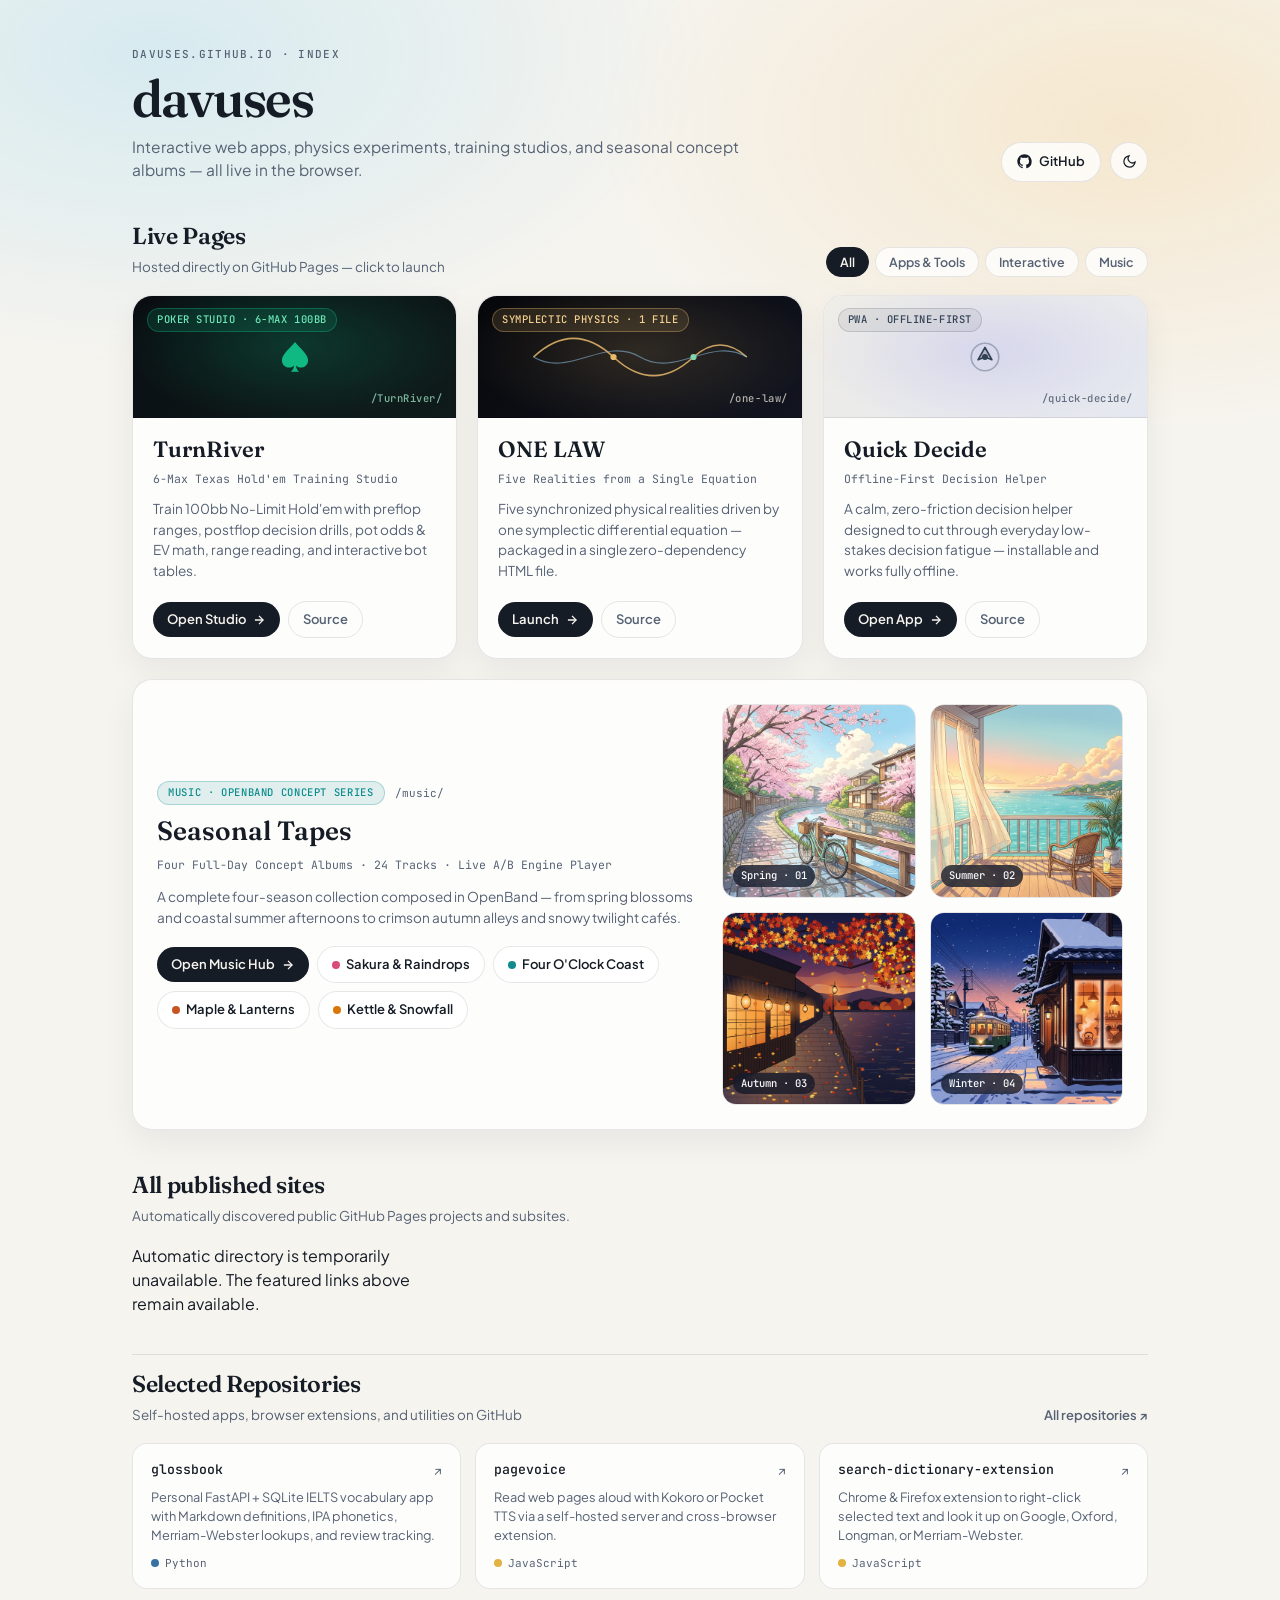
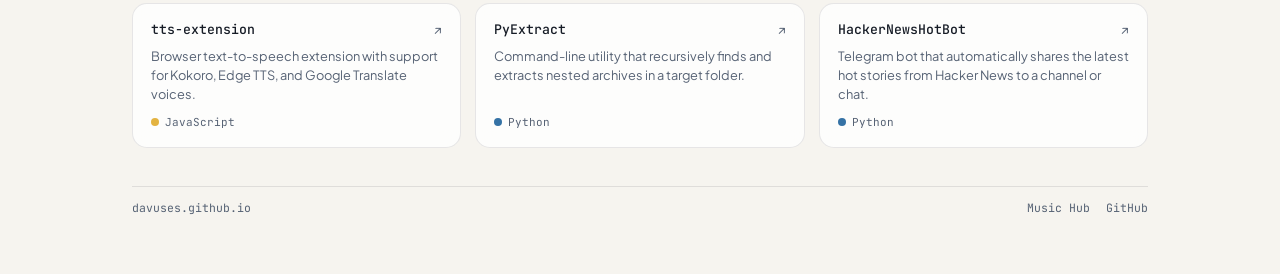
==== commit c580abe9: "Add automatic site directory to existing homepage" ====
--- a/index.html
+++ b/index.html
@@ -218,6 +218,32 @@
       </div>
     </section>
 
+    <section class="section" aria-labelledby="directory-heading">
+      <div class="section-head"><div><h2 id="directory-heading" class="section-title">All published sites</h2><p class="section-sub">Automatically discovered public GitHub Pages projects and subsites.</p></div></div>
+      <div id="siteDirectory" class="repos-grid" aria-live="polite"><p>Loading site directory…</p></div>
+      <script>
+      (async function () {
+        const box = document.getElementById('siteDirectory');
+        try {
+          const response = await fetch('/sites.json', {cache:'no-cache'});
+          if (!response.ok) throw Error('Directory unavailable');
+          const sites = await response.json();
+          box.replaceChildren();
+          for (const site of sites.filter(s => s.status === 'discovered')) {
+            const a = document.createElement('a'); a.className='repo-card';
+            const url = new URL(site.url);
+            if (url.protocol !== 'https:' || url.hostname !== 'davuses.github.io') continue;
+            a.href=url.href;
+            const title=document.createElement('span'); title.className='repo-name'; title.textContent=site.title;
+            const desc=document.createElement('p'); desc.className='repo-desc'; desc.textContent=site.description || url.pathname;
+            a.append(title,desc); box.append(a);
+          }
+          if (!box.children.length) box.textContent='No sites discovered yet.';
+        } catch (e) { box.textContent='Automatic directory is temporarily unavailable. The featured links above remain available.'; }
+      })();
+      </script>
+    </section>
+
     <!-- Selected Non-Pages Repositories -->
     <section class="section repos-section" aria-labelledby="repos-heading">
       <div class="section-head compact-head">
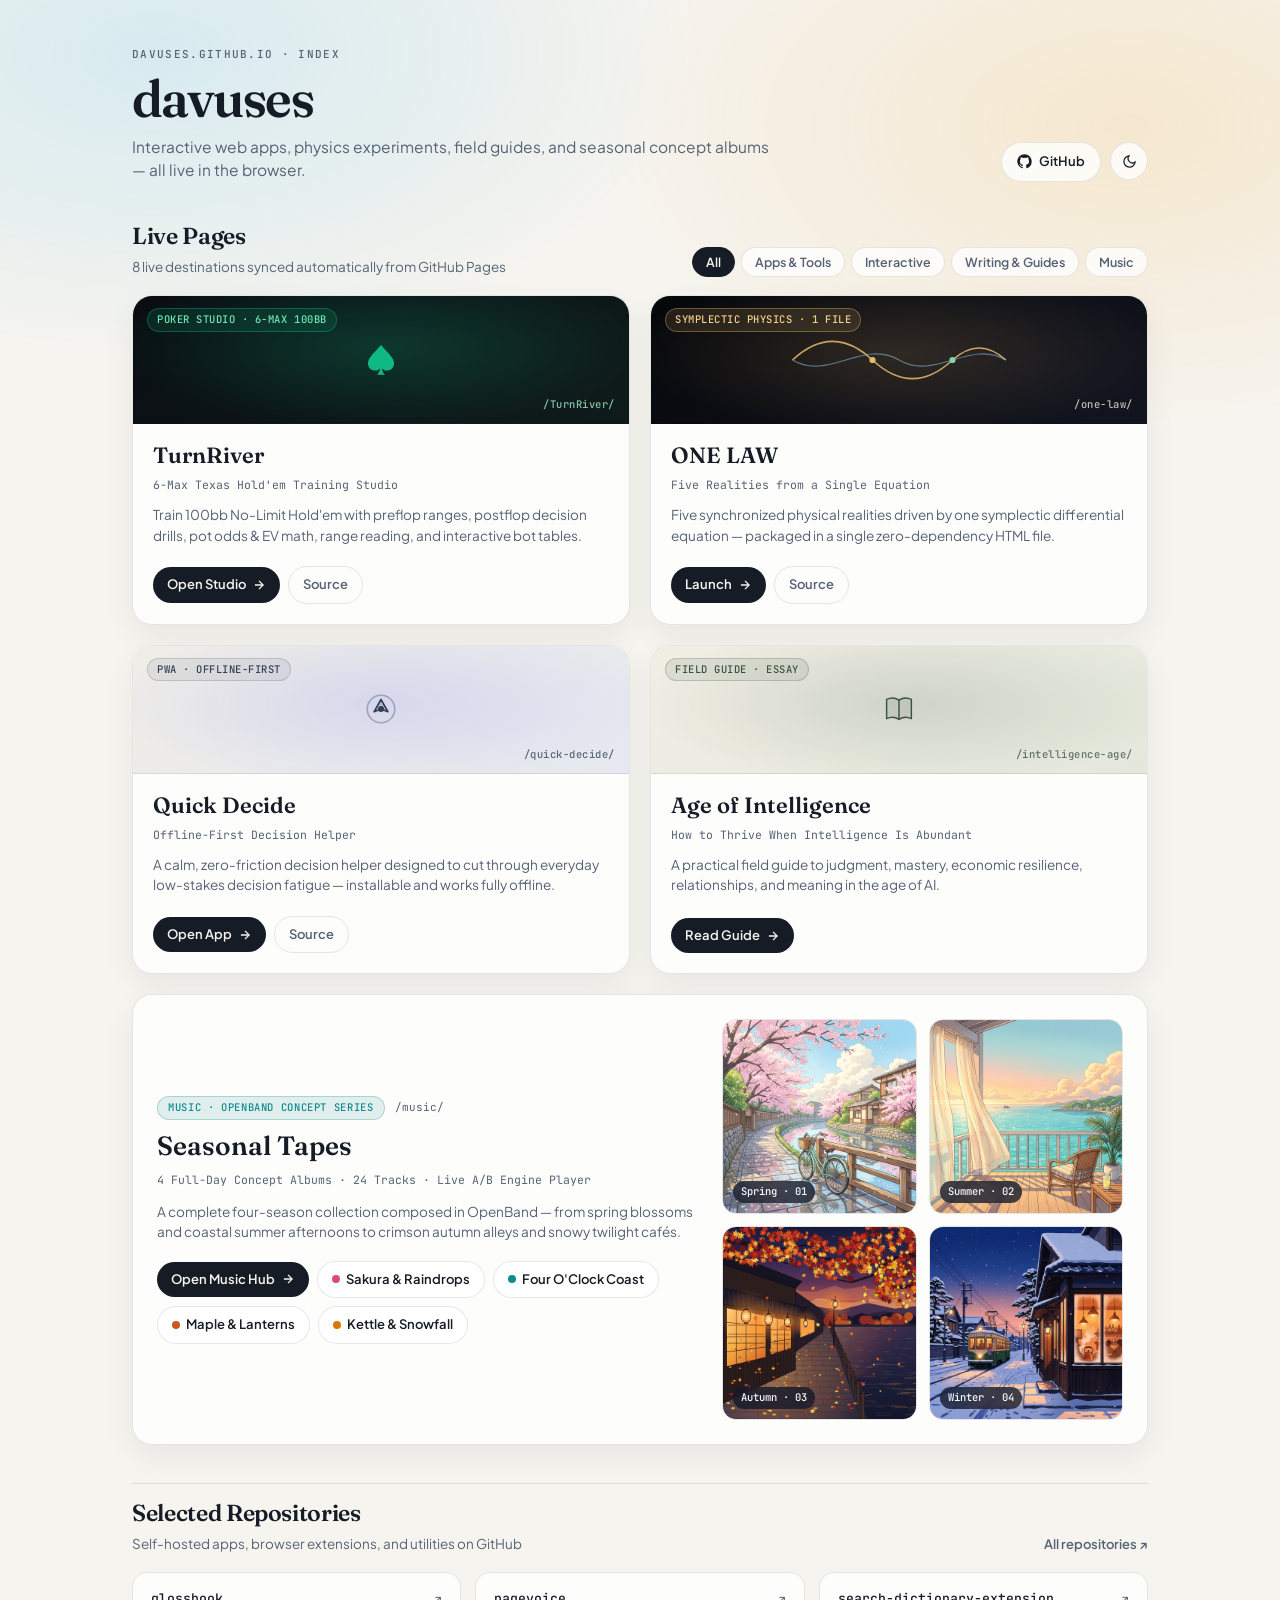
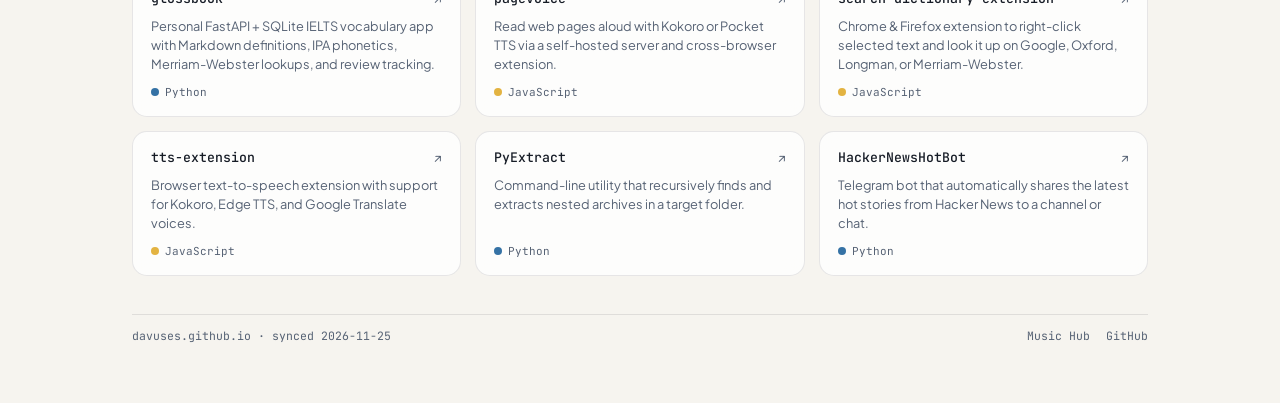
==== commit 6a67cf48: "Refactor landing page and /music/ hub into auto-synced Actions Pages pipeline" ====
--- a/index.html
+++ b/index.html
@@ -4,9 +4,9 @@
   <meta charset="UTF-8" />
   <meta name="viewport" content="width=device-width, initial-scale=1.0" />
   <title>davuses — Web Apps, Experiments &amp; Music</title>
-  <meta name="description" content="Entry point for davuses GitHub Pages: TurnRiver poker training studio, ONE LAW interactive simulation, Quick Decide offline utility, Seasonal Tapes concept albums, and open-source tools." />
+  <meta name="description" content="Entry point for davuses GitHub Pages: interactive web apps, physics simulations, field guides, training studios, and Seasonal Tapes concept albums." />
   <meta property="og:title" content="davuses — Web Apps, Experiments &amp; Music" />
-  <meta property="og:description" content="Interactive web apps, physics simulations, training studios, and seasonal concept albums — all live on davuses.github.io." />
+  <meta property="og:description" content="Interactive web apps, physics simulations, field guides, and seasonal concept albums — all live on davuses.github.io." />
   <meta property="og:image" content="https://davuses.github.io/covers/four-oclock-coast.jpg" />
   <meta property="og:type" content="website" />
   <link rel="icon" type="image/svg+xml" href="data:image/svg+xml,%3Csvg xmlns='http://www.w3.org/2000/svg' viewBox='0 0 64 64'%3E%3Crect width='64' height='64' rx='16' fill='%23161c26'/%3E%3Ctext x='32' y='43' text-anchor='middle' font-family='Georgia,serif' font-size='34' font-weight='600' fill='%23f6f4ef'%3Ed%3C/text%3E%3C/svg%3E" />
@@ -34,7 +34,7 @@
         <p class="eyebrow">DAVUSES.GITHUB.IO · INDEX</p>
         <h1 class="site-title">davuses</h1>
         <p class="site-sub">
-          Interactive web apps, physics experiments, training studios, and seasonal concept albums — all live in the browser.
+          Interactive web apps, physics experiments, field guides, and seasonal concept albums — all live in the browser.
         </p>
       </div>
       <div class="header-actions">
@@ -56,192 +56,23 @@
       </div>
     </header>
 
-    <!-- Live GitHub Pages Section -->
+    <!-- Live GitHub Pages Section (Auto-Discovered & Data-Driven) -->
     <section class="section" aria-labelledby="pages-heading">
       <div class="section-head">
         <div>
           <h2 id="pages-heading" class="section-title">Live Pages</h2>
-          <p class="section-sub">Hosted directly on GitHub Pages — click to launch</p>
+          <p class="section-sub" id="pagesSub">Automatically synced from GitHub Pages — click any project to launch</p>
         </div>
-        <div class="filter-bar" role="tablist" aria-label="Filter live pages">
+        <div class="filter-bar" id="filterBar" role="tablist" aria-label="Filter live pages">
           <button type="button" class="filter-pill active" data-filter="all" role="tab" aria-selected="true">All</button>
-          <button type="button" class="filter-pill" data-filter="apps" role="tab" aria-selected="false">Apps &amp; Tools</button>
-          <button type="button" class="filter-pill" data-filter="interactive" role="tab" aria-selected="false">Interactive</button>
-          <button type="button" class="filter-pill" data-filter="music" role="tab" aria-selected="false">Music</button>
         </div>
       </div>
 
-      <div class="pages-grid" id="pagesGrid">
-        <!-- TurnRiver -->
-        <article class="page-card" data-category="apps">
-          <a href="/TurnRiver/" class="card-banner banner-turnriver" aria-label="Open TurnRiver">
-            <span class="banner-tag">POKER STUDIO · 6-MAX 100BB</span>
-            <svg class="banner-mark" viewBox="0 0 64 64" width="44" height="44" aria-hidden="true">
-              <path d="M32 10C23 21 13 28 13 37c0 6 4.6 10.4 10.3 10.4 3.3 0 6-1.4 7.3-3.5-.3 3.9-1.7 7.1-4.6 9.6h12c-2.9-2.5-4.3-5.7-4.6-9.6 1.3 2.1 4 3.5 7.3 3.5 5.7 0 10.3-4.4 10.3-10.4 0-9-10-16-19-27z" fill="currentColor"/>
-            </svg>
-            <span class="banner-path">/TurnRiver/</span>
-          </a>
-          <div class="card-body">
-            <h3 class="card-title"><a href="/TurnRiver/">TurnRiver</a></h3>
-            <p class="card-subtitle">6-Max Texas Hold'em Training Studio</p>
-            <p class="card-desc">
-              Train 100bb No-Limit Hold'em with preflop ranges, postflop decision drills, pot odds &amp; EV math, range reading, and interactive bot tables.
-            </p>
-            <div class="card-actions">
-              <a href="/TurnRiver/" class="btn-primary">
-                <span>Open Studio</span>
-                <svg viewBox="0 0 24 24" fill="none" stroke="currentColor" stroke-width="2.2" width="14" height="14" aria-hidden="true">
-                  <line x1="5" y1="12" x2="19" y2="12"/><polyline points="12 5 19 12 12 19"/>
-                </svg>
-              </a>
-              <a href="https://github.com/davuses/TurnRiver" class="btn-ghost" target="_blank" rel="noopener noreferrer">Source</a>
-            </div>
-          </div>
-        </article>
-
-        <!-- ONE LAW -->
-        <article class="page-card" data-category="interactive">
-          <a href="/one-law/" class="card-banner banner-onelaw" aria-label="Open ONE LAW">
-            <span class="banner-tag">SYMPLECTIC PHYSICS · 1 FILE</span>
-            <svg class="banner-wave" viewBox="0 0 240 72" fill="none" aria-hidden="true">
-              <path d="M0 36 C 30 8, 60 8, 90 36 C 120 64, 150 64, 180 36 C 200 18, 220 18, 240 36" stroke="currentColor" stroke-width="1.8" stroke-opacity="0.85"/>
-              <path d="M0 36 C 40 60, 80 12, 120 36 C 160 60, 200 12, 240 36" stroke="#8cc4e4" stroke-width="1.2" stroke-opacity="0.55"/>
-              <circle cx="90" cy="36" r="3.5" fill="currentColor"/>
-              <circle cx="180" cy="36" r="3.5" fill="#7fd4ae"/>
-            </svg>
-            <span class="banner-path">/one-law/</span>
-          </a>
-          <div class="card-body">
-            <h3 class="card-title"><a href="/one-law/">ONE LAW</a></h3>
-            <p class="card-subtitle">Five Realities from a Single Equation</p>
-            <p class="card-desc">
-              Five synchronized physical realities driven by one symplectic differential equation — packaged in a single zero-dependency HTML file.
-            </p>
-            <div class="card-actions">
-              <a href="/one-law/" class="btn-primary">
-                <span>Launch</span>
-                <svg viewBox="0 0 24 24" fill="none" stroke="currentColor" stroke-width="2.2" width="14" height="14" aria-hidden="true">
-                  <line x1="5" y1="12" x2="19" y2="12"/><polyline points="12 5 19 12 12 19"/>
-                </svg>
-              </a>
-              <a href="https://github.com/davuses/one-law" class="btn-ghost" target="_blank" rel="noopener noreferrer">Source</a>
-            </div>
-          </div>
-        </article>
-
-        <!-- Quick Decide -->
-        <article class="page-card" data-category="apps">
-          <a href="/quick-decide/" class="card-banner banner-quickdecide" aria-label="Open Quick Decide">
-            <span class="banner-tag">PWA · OFFLINE-FIRST</span>
-            <svg class="banner-mark" viewBox="0 0 64 64" width="44" height="44" fill="none" stroke="currentColor" stroke-width="2.4" stroke-linecap="round" stroke-linejoin="round" aria-hidden="true">
-              <circle cx="32" cy="32" r="20" stroke-opacity="0.35"/>
-              <path d="M22 36 L32 18 L42 36 L32 32 Z" fill="currentColor" fill-opacity="0.22"/>
-              <circle cx="32" cy="32" r="3.2" fill="currentColor"/>
-            </svg>
-            <span class="banner-path">/quick-decide/</span>
-          </a>
-          <div class="card-body">
-            <h3 class="card-title"><a href="/quick-decide/">Quick Decide</a></h3>
-            <p class="card-subtitle">Offline-First Decision Helper</p>
-            <p class="card-desc">
-              A calm, zero-friction decision helper designed to cut through everyday low-stakes decision fatigue — installable and works fully offline.
-            </p>
-            <div class="card-actions">
-              <a href="/quick-decide/" class="btn-primary">
-                <span>Open App</span>
-                <svg viewBox="0 0 24 24" fill="none" stroke="currentColor" stroke-width="2.2" width="14" height="14" aria-hidden="true">
-                  <line x1="5" y1="12" x2="19" y2="12"/><polyline points="12 5 19 12 12 19"/>
-                </svg>
-              </a>
-              <a href="https://github.com/davuses/quick-decide" class="btn-ghost" target="_blank" rel="noopener noreferrer">Source</a>
-            </div>
-          </div>
-        </article>
-
-        <!-- Featured Music Hub: Seasonal Tapes -->
-        <article class="page-card music-feature" data-category="music">
-          <div class="music-feature-copy">
-            <div class="music-feature-top">
-              <span class="music-badge">MUSIC · OPENBAND CONCEPT SERIES</span>
-              <span class="music-path">/music/</span>
-            </div>
-            <h3 class="card-title"><a href="/music/">Seasonal Tapes</a></h3>
-            <p class="card-subtitle">Four Full-Day Concept Albums · 24 Tracks · Live A/B Engine Player</p>
-            <p class="card-desc">
-              A complete four-season collection composed in OpenBand — from spring blossoms and coastal summer afternoons to crimson autumn alleys and snowy twilight cafés.
-            </p>
-            <div class="music-links">
-              <a href="/music/" class="btn-primary">
-                <span>Open Music Hub</span>
-                <svg viewBox="0 0 24 24" fill="none" stroke="currentColor" stroke-width="2.2" width="14" height="14" aria-hidden="true">
-                  <line x1="5" y1="12" x2="19" y2="12"/><polyline points="12 5 19 12 12 19"/>
-                </svg>
-              </a>
-              <a href="/sakura-and-raindrops/" class="btn-album spring-chip">
-                <span class="dot spring-dot"></span>
-                <span>Sakura &amp; Raindrops</span>
-              </a>
-              <a href="/four-oclock-coast/" class="btn-album summer-chip">
-                <span class="dot summer-dot"></span>
-                <span>Four O'Clock Coast</span>
-              </a>
-              <a href="/maple-and-lanterns/" class="btn-album autumn-chip">
-                <span class="dot autumn-dot"></span>
-                <span>Maple &amp; Lanterns</span>
-              </a>
-              <a href="/kettle-and-snowfall/" class="btn-album winter-chip">
-                <span class="dot winter-dot"></span>
-                <span>Kettle &amp; Snowfall</span>
-              </a>
-            </div>
-          </div>
-
-          <div class="music-covers">
-            <a href="/sakura-and-raindrops/" class="mini-cover" aria-label="Open Sakura & Raindrops">
-              <img src="covers/sakura-and-raindrops.jpg" alt="Sakura & Raindrops spring album cover" loading="lazy" />
-              <span class="mini-cover-label">Spring · 01</span>
-            </a>
-            <a href="/four-oclock-coast/" class="mini-cover" aria-label="Open Four O'Clock Coast">
-              <img src="covers/four-oclock-coast.jpg" alt="Four O'Clock Coast summer album cover" loading="lazy" />
-              <span class="mini-cover-label">Summer · 02</span>
-            </a>
-            <a href="/maple-and-lanterns/" class="mini-cover" aria-label="Open Maple & Lanterns">
-              <img src="covers/maple-and-lanterns.jpg" alt="Maple & Lanterns autumn album cover" loading="lazy" />
-              <span class="mini-cover-label">Autumn · 03</span>
-            </a>
-            <a href="/kettle-and-snowfall/" class="mini-cover" aria-label="Open Kettle & Snowfall">
-              <img src="covers/kettle-and-snowfall.jpg" alt="Kettle & Snowfall winter album cover" loading="lazy" />
-              <span class="mini-cover-label">Winter · 04</span>
-            </a>
-          </div>
-        </article>
+      <div class="pages-grid" id="pagesGrid" data-cols="2" aria-live="polite">
+        <noscript>
+          <p class="grid-status">Enable JavaScript to browse the interactive directory, or visit <a href="/music/">Seasonal Tapes</a>, <a href="/TurnRiver/">TurnRiver</a>, <a href="/one-law/">ONE LAW</a>, <a href="/quick-decide/">Quick Decide</a>, and <a href="/intelligence-age/">Age of Intelligence</a>.</p>
+        </noscript>
       </div>
-    </section>
-
-    <section class="section" aria-labelledby="directory-heading">
-      <div class="section-head"><div><h2 id="directory-heading" class="section-title">All published sites</h2><p class="section-sub">Automatically discovered public GitHub Pages projects and subsites.</p></div></div>
-      <div id="siteDirectory" class="repos-grid" aria-live="polite"><p>Loading site directory…</p></div>
-      <script>
-      (async function () {
-        const box = document.getElementById('siteDirectory');
-        try {
-          const response = await fetch('/sites.json', {cache:'no-cache'});
-          if (!response.ok) throw Error('Directory unavailable');
-          const sites = await response.json();
-          box.replaceChildren();
-          for (const site of sites.filter(s => s.status === 'discovered')) {
-            const a = document.createElement('a'); a.className='repo-card';
-            const url = new URL(site.url);
-            if (url.protocol !== 'https:' || url.hostname !== 'davuses.github.io') continue;
-            a.href=url.href;
-            const title=document.createElement('span'); title.className='repo-name'; title.textContent=site.title;
-            const desc=document.createElement('p'); desc.className='repo-desc'; desc.textContent=site.description || url.pathname;
-            a.append(title,desc); box.append(a);
-          }
-          if (!box.children.length) box.textContent='No sites discovered yet.';
-        } catch (e) { box.textContent='Automatic directory is temporarily unavailable. The featured links above remain available.'; }
-      })();
-      </script>
     </section>
 
     <!-- Selected Non-Pages Repositories -->
@@ -344,7 +175,7 @@
     </section>
 
     <footer class="site-footer">
-      <span>davuses.github.io</span>
+      <span id="footerStatus">davuses.github.io</span>
       <div class="footer-links">
         <a href="/music/">Music Hub</a>
         <a href="https://github.com/davuses" target="_blank" rel="noopener noreferrer">GitHub</a>
--- a/styles.css
+++ b/styles.css
@@ -198,11 +198,26 @@
   border-color: var(--text);
 }
 
-/* Live Pages Grid */
+/* Live Pages Grid (automatically balances 2 vs 3 columns) */
 .pages-grid {
   display: grid;
   grid-template-columns: repeat(3, minmax(0, 1fr));
   gap: 20px;
+}
+
+.pages-grid[data-cols="2"] {
+  grid-template-columns: repeat(2, minmax(0, 1fr));
+}
+
+.grid-status {
+  grid-column: 1 / -1;
+  margin: 0;
+  padding: 20px 22px;
+  border-radius: 16px;
+  border: 1px solid var(--border);
+  background: var(--surface);
+  color: var(--muted);
+  font-size: 14px;
 }
 
 .page-card {
@@ -227,10 +242,10 @@
   display: none;
 }
 
-/* Bespoke card banners */
+/* Bespoke & Auto-Generated Card Banners */
 .card-banner {
   position: relative;
-  height: 122px;
+  height: 128px;
   padding: 14px 16px;
   display: flex;
   align-items: center;
@@ -242,6 +257,7 @@
 
 .banner-tag, .banner-path {
   position: absolute;
+  z-index: 2;
   font-family: 'JetBrains Mono', monospace;
   font-size: 10.5px;
   font-weight: 500;
@@ -253,21 +269,61 @@
   left: 14px;
   padding: 3px 9px;
   border-radius: 999px;
+  backdrop-filter: blur(8px);
 }
 
 .banner-path {
   bottom: 10px;
   right: 14px;
-  opacity: 0.72;
-}
-
-.banner-mark, .banner-wave {
-  transition: transform 0.35s cubic-bezier(0.22, 1, 0.36, 1);
+  opacity: 0.78;
+}
+
+.banner-mark, .banner-wave, .banner-artwork-img {
+  transition: transform 0.4s cubic-bezier(0.22, 1, 0.36, 1);
 }
 
 .page-card:hover .banner-mark,
 .page-card:hover .banner-wave {
   transform: scale(1.07);
+}
+
+.page-card:hover .banner-artwork-img {
+  transform: scale(1.05);
+}
+
+/* Artwork banner (auto-used for sites with og:image or new albums) */
+.banner-artwork {
+  padding: 0;
+  background: #141923;
+}
+
+.banner-artwork-img {
+  position: absolute;
+  inset: 0;
+  width: 100%;
+  height: 100%;
+  object-fit: cover;
+  display: block;
+}
+
+.banner-artwork::after {
+  content: '';
+  position: absolute;
+  inset: 0;
+  z-index: 1;
+  background: linear-gradient(180deg, rgba(10, 14, 22, 0.44) 0%, rgba(10, 14, 22, 0.16) 50%, rgba(10, 14, 22, 0.62) 100%);
+}
+
+.banner-artwork .banner-tag {
+  background: rgba(12, 17, 26, 0.74);
+  border: 1px solid rgba(255, 255, 255, 0.22);
+  color: #f8fafc;
+}
+
+.banner-artwork .banner-path {
+  color: #f8fafc;
+  opacity: 0.92;
+  text-shadow: 0 1px 6px rgba(0, 0, 0, 0.55);
 }
 
 /* TurnRiver emerald poker aesthetic */
@@ -323,6 +379,97 @@
   color: #e2e8f0;
 }
 .banner-quickdecide .banner-path { color: inherit; }
+
+/* Editorial / Field Guide sage-paper aesthetic (matches Age of Intelligence) */
+.banner-editorial {
+  background:
+    radial-gradient(75% 90% at 52% 45%, rgba(83, 105, 88, 0.18), transparent 72%),
+    linear-gradient(145deg, #f1eee5 0%, #e4e8dc 100%);
+  color: #3c5241;
+}
+html[data-theme="dark"] .banner-editorial {
+  background:
+    radial-gradient(75% 90% at 52% 45%, rgba(182, 202, 170, 0.16), transparent 72%),
+    linear-gradient(145deg, #171e19 0%, #222c24 100%);
+  color: #b6caaa;
+}
+.banner-editorial .banner-tag {
+  background: rgba(60, 82, 65, 0.10);
+  border: 1px solid rgba(60, 82, 65, 0.22);
+  color: #3c5241;
+}
+html[data-theme="dark"] .banner-editorial .banner-tag {
+  background: rgba(182, 202, 170, 0.12);
+  border-color: rgba(182, 202, 170, 0.28);
+  color: #d5e3cb;
+}
+.banner-editorial .banner-path { color: inherit; }
+
+/* Deterministic Curated Fallback Banners (for newly discovered sites without artwork) */
+.banner-auto-0 {
+  background:
+    radial-gradient(75% 90% at 50% 42%, rgba(20, 184, 166, 0.22), transparent 72%),
+    linear-gradient(145deg, #0d171c 0%, #14262b 100%);
+  color: #5eead4;
+}
+.banner-auto-0 .banner-tag {
+  background: rgba(94, 234, 212, 0.12);
+  border: 1px solid rgba(94, 234, 212, 0.32);
+  color: #99f6e4;
+}
+.banner-auto-0 .banner-path { color: #ccfbf1; }
+
+.banner-auto-1 {
+  background:
+    radial-gradient(75% 90% at 50% 42%, rgba(245, 158, 11, 0.20), transparent 72%),
+    linear-gradient(145deg, #171310 0%, #261e17 100%);
+  color: #fbbf24;
+}
+.banner-auto-1 .banner-tag {
+  background: rgba(251, 191, 36, 0.13);
+  border: 1px solid rgba(251, 191, 36, 0.34);
+  color: #fde68a;
+}
+.banner-auto-1 .banner-path { color: #fef3c7; }
+
+.banner-auto-2 {
+  background:
+    radial-gradient(75% 90% at 50% 42%, rgba(129, 140, 248, 0.22), transparent 72%),
+    linear-gradient(145deg, #111322 0%, #1c2038 100%);
+  color: #a5b4fc;
+}
+.banner-auto-2 .banner-tag {
+  background: rgba(165, 180, 252, 0.13);
+  border: 1px solid rgba(165, 180, 252, 0.34);
+  color: #c7d2fe;
+}
+.banner-auto-2 .banner-path { color: #e0e7ff; }
+
+.banner-auto-3 {
+  background:
+    radial-gradient(75% 90% at 50% 42%, rgba(244, 114, 182, 0.20), transparent 72%),
+    linear-gradient(145deg, #1a1119 0%, #2a1927 100%);
+  color: #f9a8d4;
+}
+.banner-auto-3 .banner-tag {
+  background: rgba(249, 168, 212, 0.13);
+  border: 1px solid rgba(249, 168, 212, 0.32);
+  color: #fbcfe8;
+}
+.banner-auto-3 .banner-path { color: #fce7f3; }
+
+.banner-auto-4 {
+  background:
+    radial-gradient(75% 90% at 50% 42%, rgba(56, 189, 248, 0.20), transparent 72%),
+    linear-gradient(145deg, #0c1522 0%, #152438 100%);
+  color: #7dd3fc;
+}
+.banner-auto-4 .banner-tag {
+  background: rgba(125, 211, 252, 0.13);
+  border: 1px solid rgba(125, 211, 252, 0.32);
+  color: #bae6fd;
+}
+.banner-auto-4 .banner-path { color: #e0f2fe; }
 
 /* Card Body */
 .card-body {
@@ -477,11 +624,12 @@
 .summer-dot { background: #0f8b8d; }
 .autumn-dot { background: #c85524; }
 .winter-dot { background: #d97706; }
+.default-dot { background: var(--accent); }
 
 .music-covers {
   display: grid;
   grid-template-columns: repeat(2, minmax(0, 1fr));
-  gap: 14px;
+  gap: 12px;
 }
 
 .mini-cover {
@@ -644,14 +792,16 @@
 
 /* Responsive */
 @media (max-width: 900px) {
-  .pages-grid { grid-template-columns: repeat(2, minmax(0, 1fr)); }
+  .pages-grid,
+  .pages-grid[data-cols="2"] { grid-template-columns: repeat(2, minmax(0, 1fr)); }
   .music-feature { grid-template-columns: 1fr; }
   .repos-grid { grid-template-columns: repeat(2, minmax(0, 1fr)); }
 }
 
 @media (max-width: 620px) {
   .shell { padding: 30px 16px 46px; gap: 30px; }
-  .pages-grid { grid-template-columns: 1fr; }
+  .pages-grid,
+  .pages-grid[data-cols="2"] { grid-template-columns: 1fr; }
   .repos-grid { grid-template-columns: 1fr; }
   .music-feature { padding: 18px; }
 }
